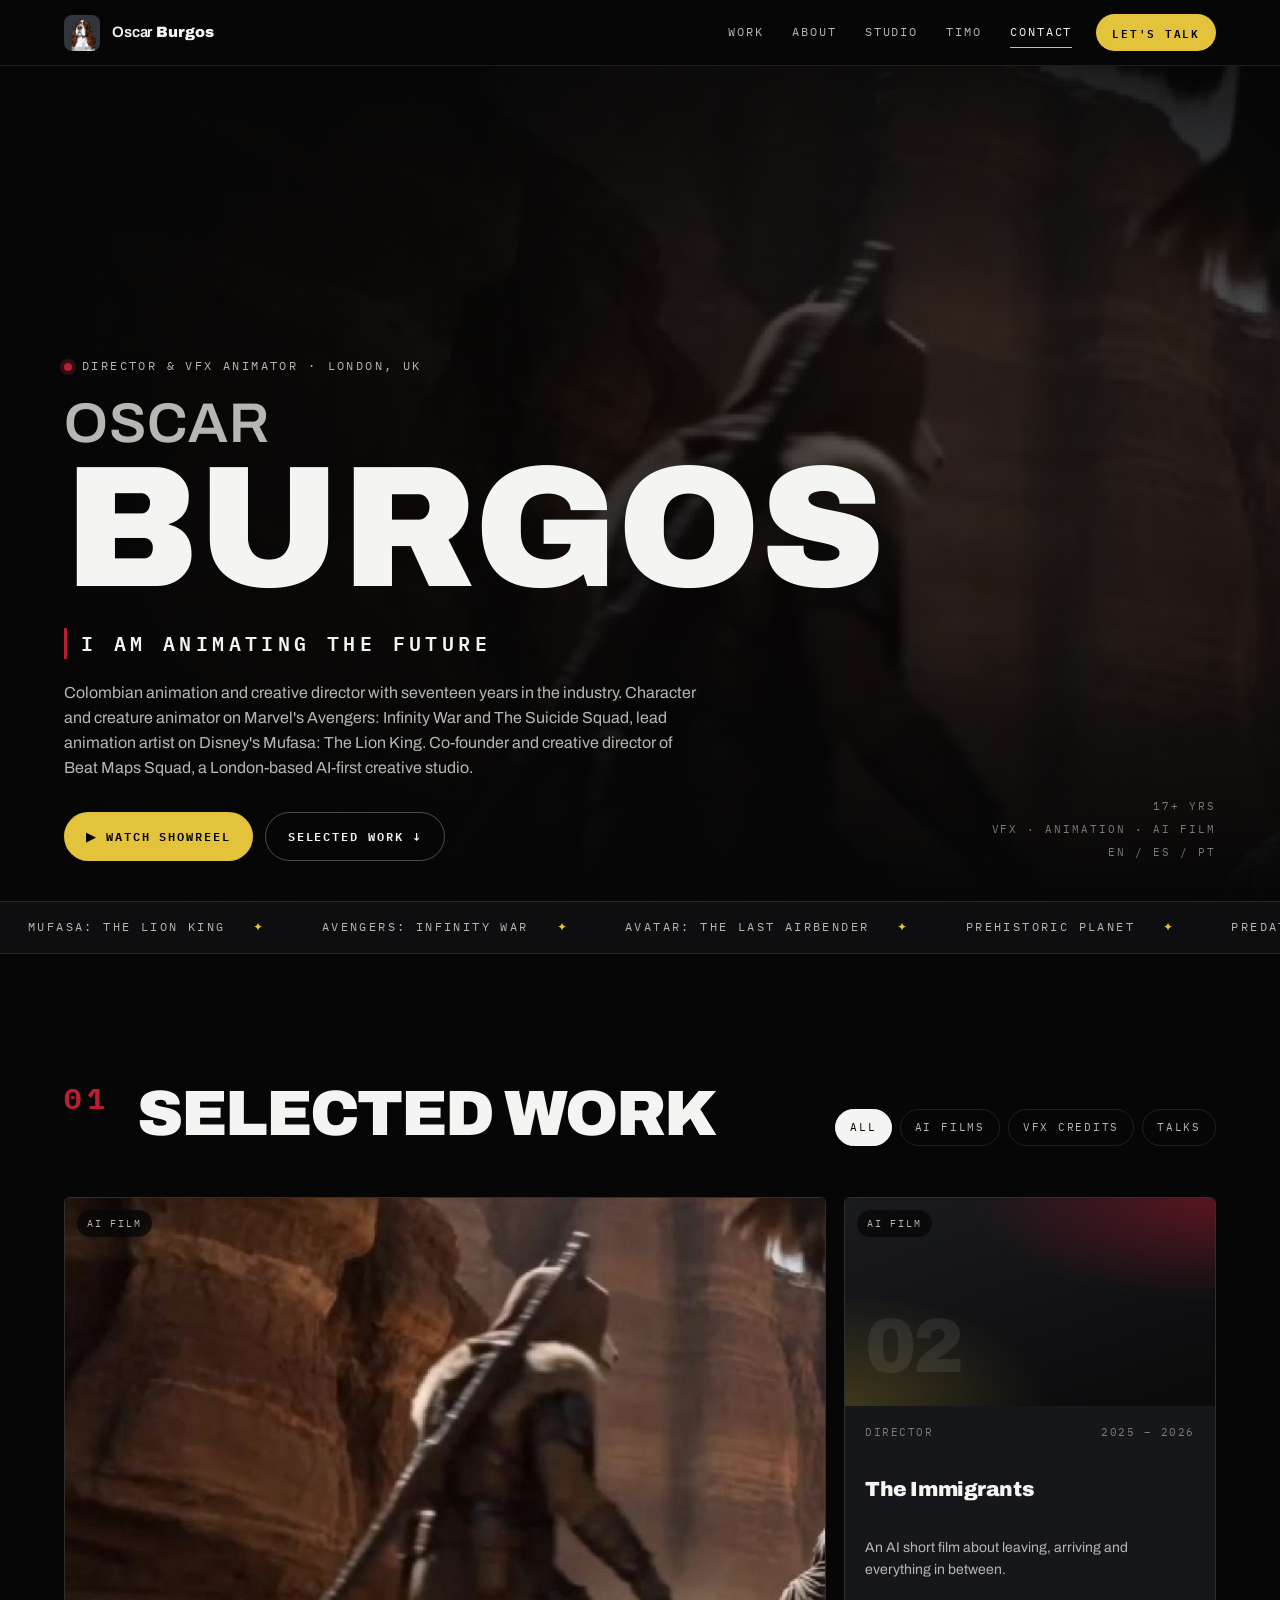
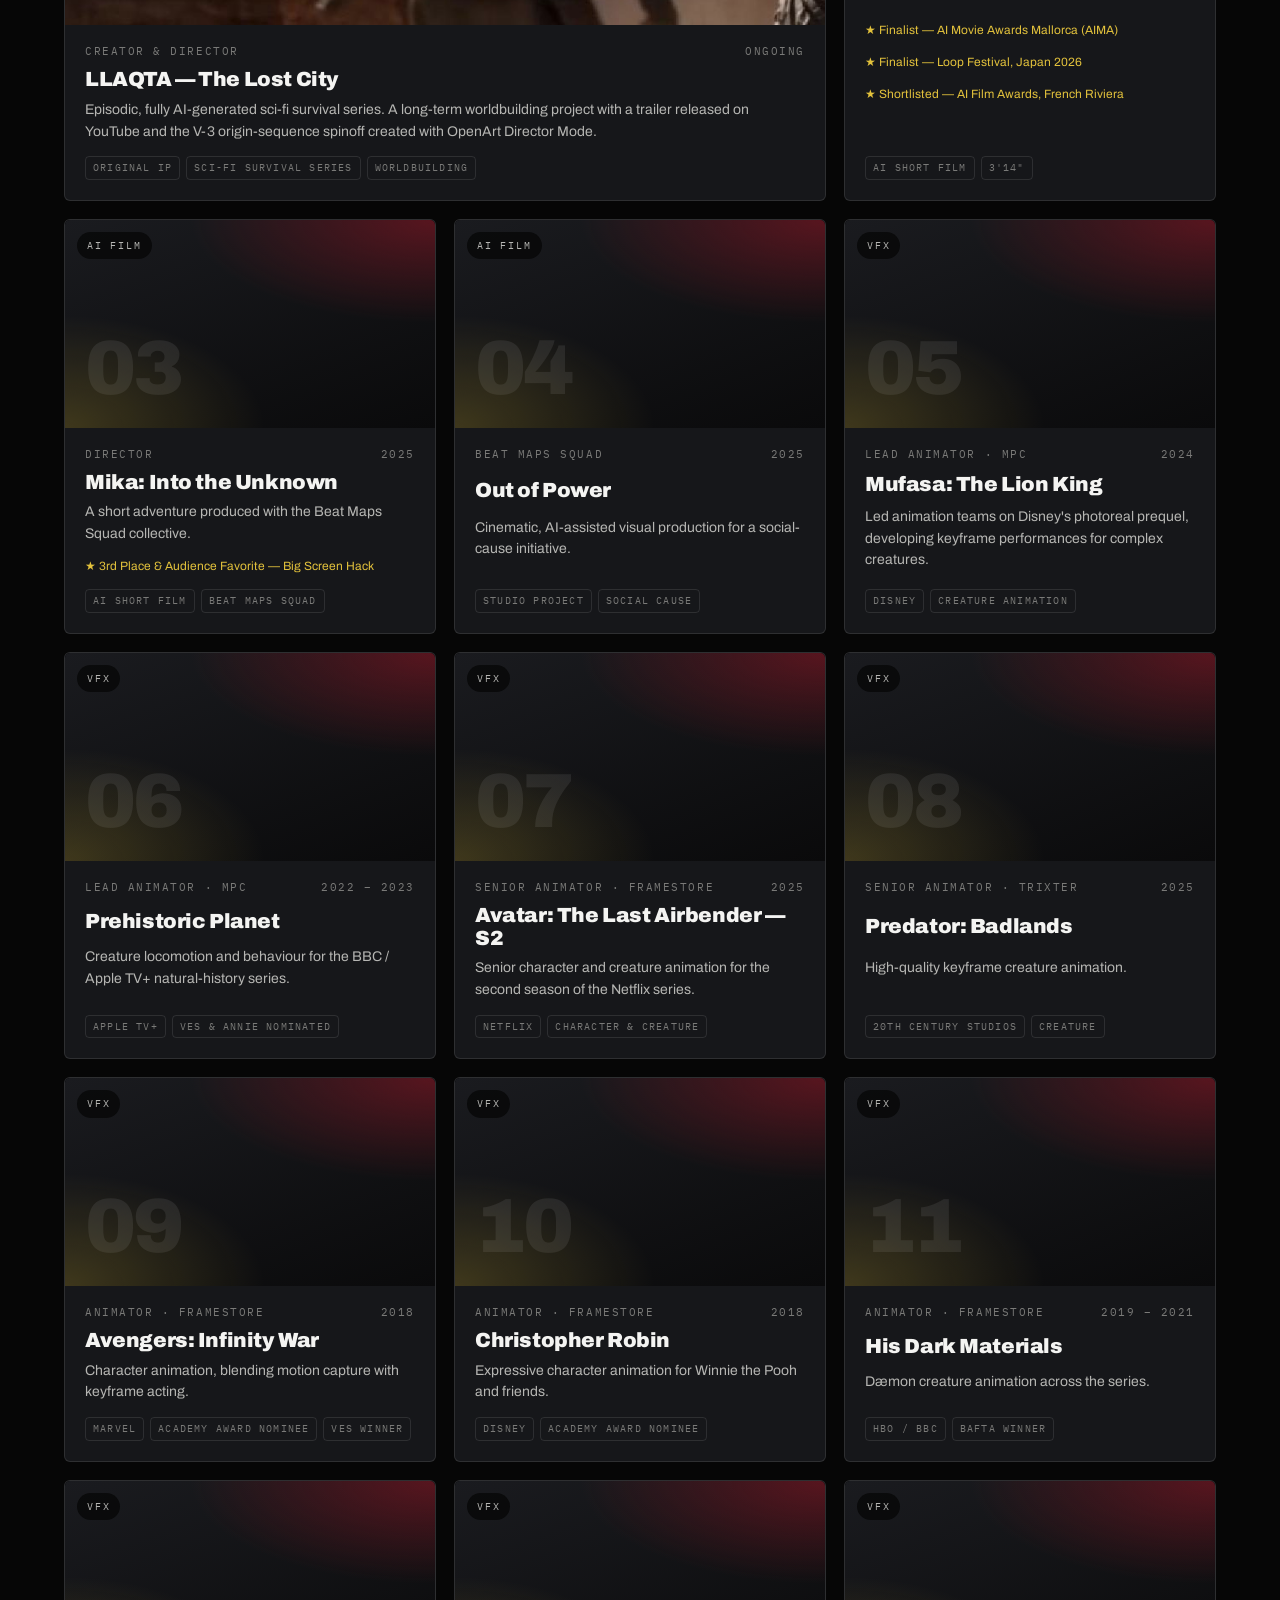
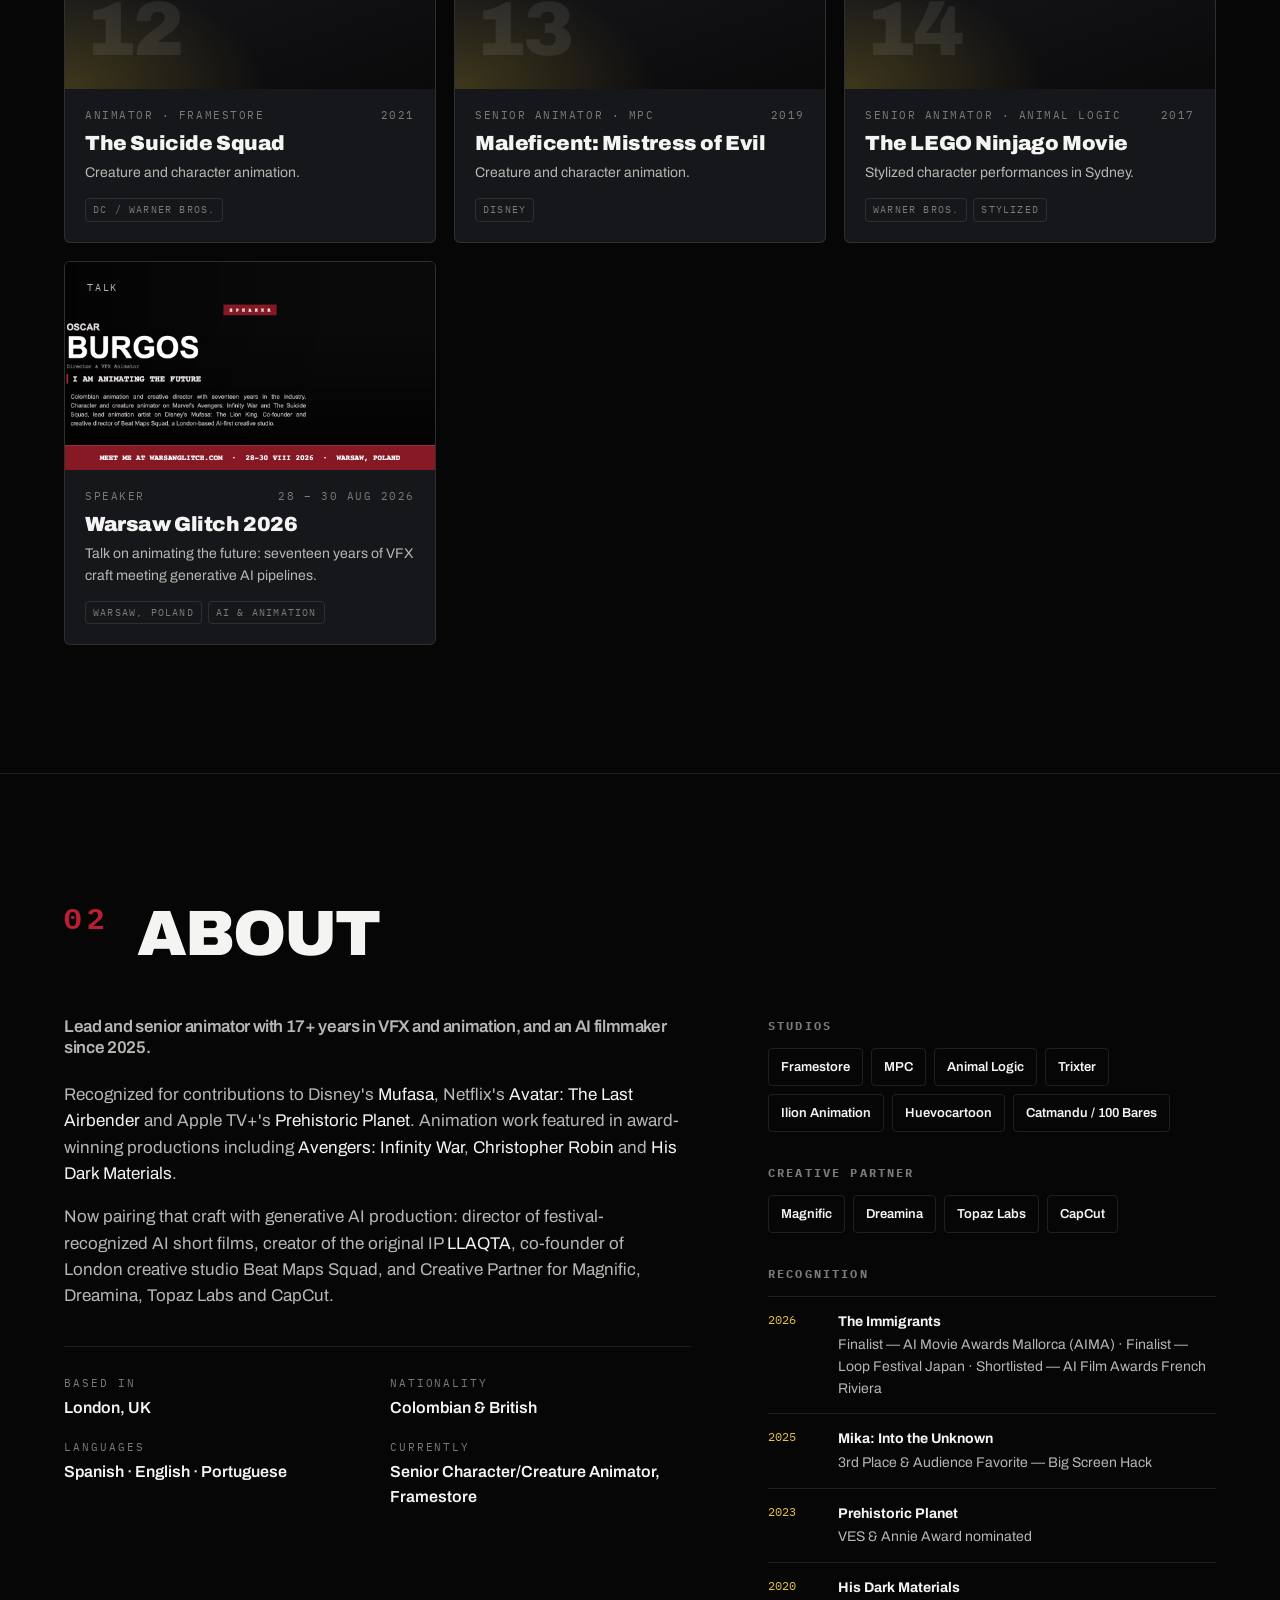
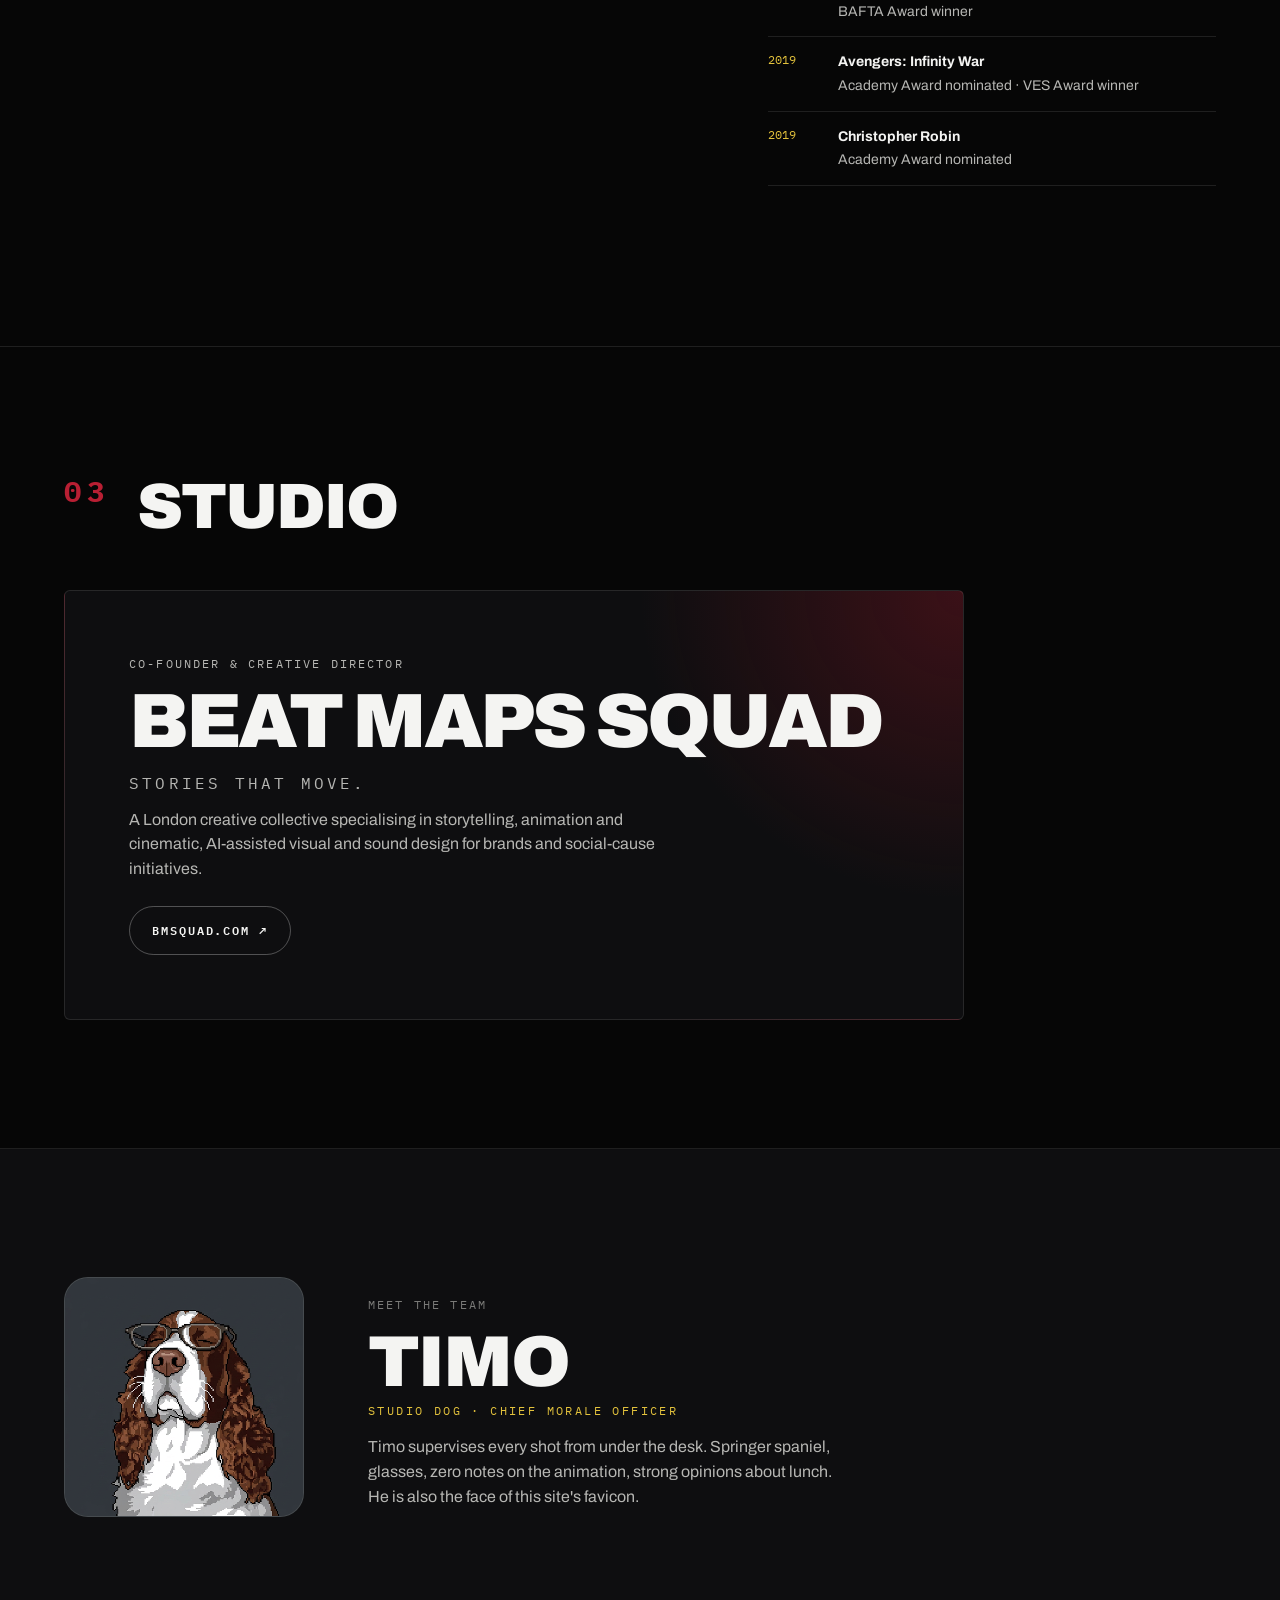
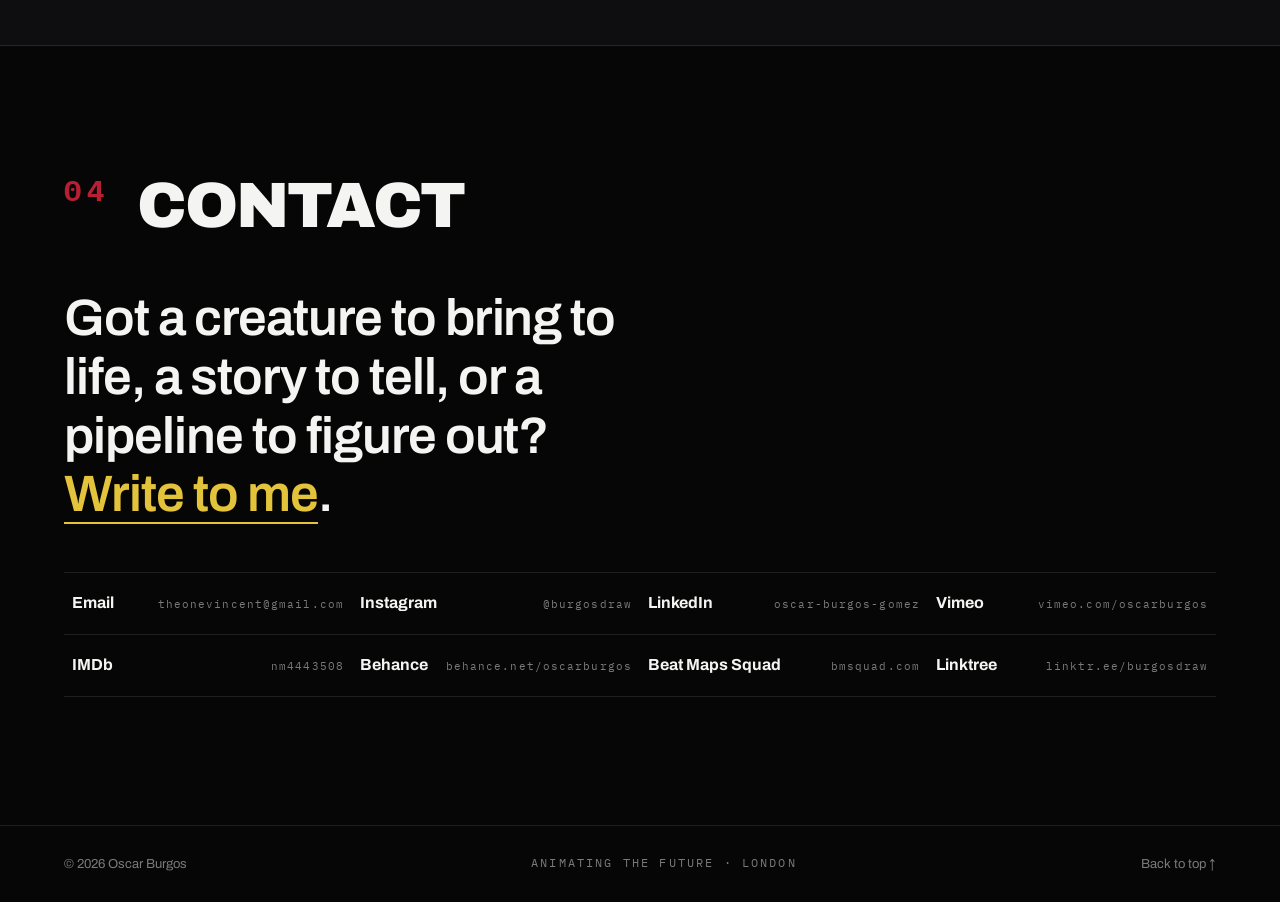
==== index.html @ c90951fd "Add personal website: dark portfolio with Timo mascot and editable content Static site (HTML/CSS/JS," ====
<!DOCTYPE html>
<html lang="en">
<head>
  <meta charset="utf-8">
  <meta name="viewport" content="width=device-width, initial-scale=1">
  <title>Oscar Burgos — Director & VFX Animator</title>
  <meta name="description" content="Oscar Burgos. Director & VFX animator in London. Lead animator on Mufasa: The Lion King, animator on Avengers: Infinity War. AI filmmaker and co-founder of Beat Maps Squad.">
  <meta name="theme-color" content="#060606">

  <meta property="og:type" content="website">
  <meta property="og:title" content="Oscar Burgos — Director & VFX Animator">
  <meta property="og:description" content="I am animating the future. Seventeen years of character and creature animation, now paired with AI filmmaking.">
  <meta property="og:image" content="assets/img/warsaw-glitch-2026.jpg">
  <meta name="twitter:card" content="summary_large_image">

  <link rel="icon" href="assets/img/favicon.ico" sizes="any">
  <link rel="icon" type="image/png" sizes="32x32" href="assets/img/timo-32.png">
  <link rel="apple-touch-icon" href="assets/img/timo-192.png">
  <link rel="manifest" href="site.webmanifest">

  <link rel="preconnect" href="https://fonts.googleapis.com">
  <link rel="preconnect" href="https://fonts.gstatic.com" crossorigin>
  <link href="https://fonts.googleapis.com/css2?family=Archivo:wdth,wght@100,400;100,600;100,900&family=IBM+Plex+Mono:wght@400;600&display=swap" rel="stylesheet">
  <link rel="stylesheet" href="css/style.css">
</head>
<body>
  <a class="skip" href="#work">Skip to work</a>

  <header class="nav" id="top">
    <a class="brand" href="#top" aria-label="Oscar Burgos — home">
      <img src="assets/img/timo-192.png" alt="" width="36" height="36" class="brand__timo">
      <span class="brand__name">Oscar<b>Burgos</b></span>
    </a>
    <nav class="nav__links" id="nav-links">
      <a href="#work">Work</a>
      <a href="#about">About</a>
      <a href="#studio">Studio</a>
      <a href="#timo">Timo</a>
      <a href="#contact">Contact</a>
    </nav>
    <a class="btn btn--small nav__cta" href="#contact">Let's talk</a>
    <button class="nav__burger" id="burger" aria-label="Menu" aria-expanded="false" aria-controls="nav-links">
      <span></span><span></span>
    </button>
  </header>

  <main>
    <!-- HERO -->
    <section class="hero">
      <div class="hero__bg" aria-hidden="true">
        <img src="assets/img/hero-llaqta.jpg" alt="" loading="eager" fetchpriority="high">
      </div>
      <div class="hero__inner">
        <p class="eyebrow reveal"><span class="eyebrow__dot"></span> <span data-site="role">Director &amp; VFX Animator</span> · <span data-site="location">London, UK</span></p>
        <h1 class="hero__title reveal">
          <span class="hero__first">Oscar</span>
          <span class="hero__last">Burgos</span>
        </h1>
        <p class="hero__tagline reveal" data-site="tagline">I am animating the future</p>
        <p class="hero__intro reveal" data-site="intro"></p>
        <div class="hero__actions reveal">
          <a class="btn" id="showreel-btn" href="#" target="_blank" rel="noopener">▶ Watch showreel</a>
          <a class="btn btn--ghost" href="#work">Selected work ↓</a>
        </div>
      </div>
      <div class="hero__meta reveal" aria-hidden="true">
        <span>17+ yrs</span><span>VFX · Animation · AI film</span><span>EN / ES / PT</span>
      </div>
    </section>

    <!-- MARQUEE -->
    <div class="marquee" aria-label="Selected credits">
      <div class="marquee__track" id="marquee"></div>
    </div>

    <!-- WORK -->
    <section class="section" id="work">
      <div class="section__head">
        <h2 class="section__title"><span class="num">01</span> Selected work</h2>
        <div class="filters" id="filters" role="tablist" aria-label="Filter projects">
          <button class="chip is-active" data-filter="all" role="tab" aria-selected="true">All</button>
          <button class="chip" data-filter="ai-film" role="tab" aria-selected="false">AI films</button>
          <button class="chip" data-filter="vfx" role="tab" aria-selected="false">VFX credits</button>
          <button class="chip" data-filter="talk" role="tab" aria-selected="false">Talks</button>
        </div>
      </div>
      <div class="grid" id="projects"></div>
    </section>

    <!-- ABOUT -->
    <section class="section section--split" id="about">
      <div class="section__head">
        <h2 class="section__title"><span class="num">02</span> About</h2>
      </div>
      <div class="about">
        <div class="about__text">
          <p class="lede">Lead and senior animator with 17+ years in VFX and animation, and an AI filmmaker since 2025.</p>
          <p>Recognized for contributions to Disney's <em>Mufasa</em>, Netflix's <em>Avatar: The Last Airbender</em> and Apple TV+'s <em>Prehistoric Planet</em>. Animation work featured in award-winning productions including <em>Avengers: Infinity War</em>, <em>Christopher Robin</em> and <em>His Dark Materials</em>.</p>
          <p>Now pairing that craft with generative AI production: director of festival-recognized AI short films, creator of the original IP <em>LLAQTA</em>, co-founder of London creative studio Beat Maps Squad, and Creative Partner for Magnific, Dreamina, Topaz Labs and CapCut.</p>
          <dl class="facts">
            <div><dt>Based in</dt><dd>London, UK</dd></div>
            <div><dt>Nationality</dt><dd>Colombian &amp; British</dd></div>
            <div><dt>Languages</dt><dd>Spanish · English · Portuguese</dd></div>
            <div><dt>Currently</dt><dd>Senior Character/Creature Animator, Framestore</dd></div>
          </dl>
        </div>
        <aside class="about__side">
          <h3 class="mono">Studios</h3>
          <ul class="pills" id="studios"></ul>
          <h3 class="mono">Creative partner</h3>
          <ul class="pills" id="partners"></ul>
          <h3 class="mono">Recognition</h3>
          <ol class="awards" id="awards"></ol>
        </aside>
      </div>
    </section>

    <!-- STUDIO -->
    <section class="section studio" id="studio">
      <div class="section__head">
        <h2 class="section__title"><span class="num">03</span> Studio</h2>
      </div>
      <div class="studio__card">
        <p class="mono studio__kicker">Co-founder &amp; Creative Director</p>
        <h3 class="studio__name">Beat Maps Squad</h3>
        <p class="studio__tag">Stories that move.</p>
        <p>A London creative collective specialising in storytelling, animation and cinematic, AI-assisted visual and sound design for brands and social-cause initiatives.</p>
        <a class="btn btn--ghost" href="https://bmsquad.com" target="_blank" rel="noopener">bmsquad.com ↗</a>
      </div>
    </section>

    <!-- TIMO -->
    <section class="section timo" id="timo">
      <div class="timo__inner">
        <button class="timo__avatar" id="timo-avatar" aria-label="Say hi to Timo">
          <img src="assets/img/timo-512.png" alt="Timo, a pixel-art springer spaniel wearing glasses" width="220" height="220">
          <span class="timo__bark" aria-hidden="true">woof</span>
        </button>
        <div class="timo__text">
          <p class="mono">Meet the team</p>
          <h2 class="timo__name" data-timo="name">Timo</h2>
          <p class="timo__title" data-timo="title"></p>
          <p data-timo="blurb"></p>
        </div>
      </div>
    </section>

    <!-- CONTACT -->
    <section class="section contact" id="contact">
      <div class="section__head">
        <h2 class="section__title"><span class="num">04</span> Contact</h2>
      </div>
      <p class="contact__big">Got a creature to bring to life, a story to tell, or a pipeline to figure out?<br>
        <a id="contact-email" href="#">Write to me</a>.</p>
      <ul class="links" id="links"></ul>
    </section>
  </main>

  <footer class="footer">
    <span>© <span id="year"></span> Oscar Burgos</span>
    <span class="mono">Animating the future · London</span>
    <a href="#top">Back to top ↑</a>
  </footer>

  <!-- LIGHTBOX -->
  <div class="lightbox" id="lightbox" hidden>
    <button class="lightbox__close" id="lightbox-close" aria-label="Close">×</button>
    <div class="lightbox__frame" id="lightbox-frame"></div>
  </div>

  <script src="js/data.js"></script>
  <script src="js/main.js"></script>
</body>
</html>
---- css/style.css ----
/* ============================================================
   Oscar Burgos — site styles
   Brand: black #060606 · gold signature #E3C23C · crimson #901625
   ============================================================ */
:root {
  --bg: #060606;
  --bg-2: #0e0e10;
  --bg-3: #16171a;
  --line: rgba(255,255,255,.10);
  --fg: #f4f4f2;
  --fg-2: #b6b6b3;
  --fg-3: #7a7a78;
  --gold: #e3c23c;
  --gold-2: #f2d963;
  --red: #901625;
  --red-2: #b81f33;
  --timo: #31363b;
  --display: "Archivo", "Helvetica Neue", Arial, sans-serif;
  --mono: "IBM Plex Mono", ui-monospace, SFMono-Regular, Menlo, monospace;
  --gutter: clamp(16px, 5vw, 72px);
  --radius: 6px;
  --ease: cubic-bezier(.2,.7,.2,1);
}

* { box-sizing: border-box; }
html { scroll-behavior: smooth; -webkit-text-size-adjust: 100%; }
body {
  margin: 0;
  background: var(--bg);
  color: var(--fg);
  font-family: var(--display);
  font-weight: 400;
  line-height: 1.55;
  overflow-x: hidden;
}
img { max-width: 100%; display: block; }
a { color: inherit; text-decoration: none; }
a:hover { color: var(--gold); }
button { font: inherit; color: inherit; background: none; border: 0; cursor: pointer; }
::selection { background: var(--gold); color: #000; }

.skip { position: absolute; left: -999px; top: 8px; background: var(--gold); color: #000; padding: 8px 12px; z-index: 100; }
.skip:focus { left: 8px; }

.mono { font-family: var(--mono); font-size: 12px; letter-spacing: .18em; text-transform: uppercase; color: var(--fg-3); }
.num { font-family: var(--mono); font-size: .45em; letter-spacing: .2em; color: var(--red-2); vertical-align: .9em; margin-right: .6em; }

/* ---------- Nav ---------- */
.nav {
  position: sticky; top: 0; z-index: 50;
  display: flex; align-items: center; gap: 24px;
  padding: 14px var(--gutter);
  background: linear-gradient(to bottom, rgba(6,6,6,.92), rgba(6,6,6,.75));
  backdrop-filter: blur(12px); -webkit-backdrop-filter: blur(12px);
  border-bottom: 1px solid var(--line);
}
.brand { display: inline-flex; align-items: center; gap: 12px; }
.brand__timo { width: 36px; height: 36px; border-radius: 8px; background: var(--timo); transition: transform .4s var(--ease); }
.brand:hover .brand__timo { transform: rotate(-8deg) scale(1.08); }
.brand__name { font-weight: 600; letter-spacing: -.01em; font-size: 15px; }
.brand__name b { font-weight: 900; margin-left: 4px; }
.nav__links { display: flex; gap: 28px; margin-left: auto; font-family: var(--mono); font-size: 12px; letter-spacing: .16em; text-transform: uppercase; color: var(--fg-2); }
.nav__links a { position: relative; padding: 6px 0; }
.nav__links a::after { content: ""; position: absolute; left: 0; right: 100%; bottom: 0; height: 1px; background: var(--gold); transition: right .35s var(--ease); }
.nav__links a:hover::after, .nav__links a.is-active::after { right: 0; }
.nav__links a.is-active { color: var(--fg); }
.nav__burger { display: none; width: 40px; height: 40px; margin-left: auto; flex-direction: column; justify-content: center; gap: 6px; align-items: center; }
.nav__burger span { display: block; width: 22px; height: 2px; background: var(--fg); transition: transform .3s var(--ease), opacity .3s; }
.nav__burger[aria-expanded="true"] span:first-child { transform: translateY(4px) rotate(45deg); }
.nav__burger[aria-expanded="true"] span:last-child { transform: translateY(-4px) rotate(-45deg); }

/* ---------- Buttons ---------- */
.btn {
  display: inline-flex; align-items: center; gap: 10px;
  padding: 14px 22px; border-radius: 999px;
  background: var(--gold); color: #000;
  font-family: var(--mono); font-size: 12px; letter-spacing: .16em; text-transform: uppercase; font-weight: 600;
  transition: transform .3s var(--ease), background .3s, color .3s, box-shadow .3s;
}
.btn:hover { background: var(--gold-2); color: #000; transform: translateY(-2px); box-shadow: 0 10px 30px rgba(227,194,60,.25); }
.btn--ghost { background: transparent; color: var(--fg); border: 1px solid rgba(255,255,255,.28); }
.btn--ghost:hover { background: rgba(255,255,255,.06); color: var(--fg); box-shadow: none; border-color: var(--fg); }
.btn--small { padding: 10px 16px; font-size: 11px; }

/* ---------- Hero ---------- */
.hero {
  position: relative; min-height: calc(100svh - 65px);
  display: grid; align-content: end;
  padding: 120px var(--gutter) 40px;
  overflow: hidden; isolation: isolate;
}
.hero__bg { position: absolute; inset: 0; z-index: -1; }
.hero__bg img {
  width: 100%; height: 100%; object-fit: cover; object-position: 70% 40%;
  opacity: .55; filter: saturate(.85) contrast(1.05);
  transform: scale(1.04);
  animation: heroDrift 24s ease-in-out infinite alternate;
}
.hero__bg::after {
  content: ""; position: absolute; inset: 0;
  background:
    linear-gradient(90deg, rgba(6,6,6,.96) 0%, rgba(6,6,6,.82) 38%, rgba(6,6,6,.25) 75%, rgba(6,6,6,.45) 100%),
    linear-gradient(to top, var(--bg) 0%, rgba(6,6,6,.0) 45%),
    linear-gradient(to bottom, rgba(6,6,6,.7) 0%, rgba(6,6,6,0) 30%);
}
@keyframes heroDrift { from { transform: scale(1.04) translateX(0); } to { transform: scale(1.1) translateX(-1.5%); } }

.hero__inner { max-width: 980px; }
.eyebrow { display: inline-flex; align-items: center; gap: 10px; font-family: var(--mono); font-size: 12px; letter-spacing: .2em; text-transform: uppercase; color: var(--fg-2); margin: 0 0 24px; }
.eyebrow__dot { width: 8px; height: 8px; border-radius: 50%; background: var(--red-2); box-shadow: 0 0 0 4px rgba(184,31,51,.25); }

.hero__title { margin: 0 0 18px; line-height: .86; letter-spacing: -.03em; font-weight: 900; font-stretch: 100%; text-transform: uppercase; }
.hero__first { display: block; font-size: clamp(28px, 4.5vw, 56px); font-weight: 600; color: var(--fg-2); letter-spacing: .02em; margin-bottom: .1em; }
.hero__last { display: block; font-size: clamp(64px, 13.5vw, 184px); color: var(--fg); }
/* Signature (brand image) replaces the typographic title when present */
.hero__title.has-signature { line-height: 0; }
.hero__title.has-signature .hero__first, .hero__title.has-signature .hero__last { position: absolute; width: 1px; height: 1px; overflow: hidden; clip: rect(0 0 0 0); }
.hero__signature { width: min(720px, 88vw); height: auto; filter: drop-shadow(0 0 40px rgba(227,194,60,.25)); }

.hero__tagline {
  display: inline-block; margin: 8px 0 22px;
  padding-left: 14px; border-left: 3px solid var(--red-2);
  font-family: var(--mono); font-weight: 600; font-size: clamp(14px, 1.6vw, 20px);
  letter-spacing: .22em; text-transform: uppercase; color: var(--fg);
}
.hero__intro { max-width: 640px; margin: 0 0 32px; color: var(--fg-2); font-size: clamp(15px, 1.25vw, 18px); }
.hero__actions { display: flex; flex-wrap: wrap; gap: 12px; }
.hero__meta {
  position: absolute; right: var(--gutter); bottom: 40px;
  display: grid; gap: 6px; text-align: right;
  font-family: var(--mono); font-size: 11px; letter-spacing: .18em; text-transform: uppercase; color: var(--fg-3);
}

/* ---------- Marquee ---------- */
.marquee { overflow: hidden; border-top: 1px solid var(--line); border-bottom: 1px solid var(--line); background: var(--bg-2); }
.marquee__track { display: flex; width: max-content; animation: marquee 60s linear infinite; }
.marquee:hover .marquee__track { animation-play-state: paused; }
.marquee__item { padding: 16px 28px; font-family: var(--mono); font-size: 12px; letter-spacing: .2em; text-transform: uppercase; color: var(--fg-2); white-space: nowrap; }
.marquee__item::after { content: "✦"; margin-left: 28px; color: var(--gold); }
@keyframes marquee { to { transform: translateX(-50%); } }

/* ---------- Sections ---------- */
.section { padding: clamp(72px, 10vw, 140px) var(--gutter); border-bottom: 1px solid var(--line); }
.section__head { display: flex; flex-wrap: wrap; align-items: end; justify-content: space-between; gap: 20px; margin-bottom: clamp(32px, 4vw, 56px); }
.section__title { margin: 0; font-size: clamp(34px, 5vw, 64px); font-weight: 900; letter-spacing: -.03em; line-height: 1; text-transform: uppercase; }

.filters { display: flex; flex-wrap: wrap; gap: 8px; }
.chip { padding: 9px 14px; border: 1px solid var(--line); border-radius: 999px; font-family: var(--mono); font-size: 11px; letter-spacing: .16em; text-transform: uppercase; color: var(--fg-2); transition: all .25s var(--ease); }
.chip:hover { border-color: var(--fg-3); color: var(--fg); }
.chip.is-active { background: var(--fg); color: #000; border-color: var(--fg); }

/* ---------- Project grid ---------- */
.grid { display: grid; grid-template-columns: repeat(12, 1fr); gap: 18px; }
.card {
  grid-column: span 4; position: relative; overflow: hidden;
  border-radius: var(--radius); background: var(--bg-3); border: 1px solid var(--line);
  color: inherit; display: flex; flex-direction: column;
  transition: transform .45s var(--ease), border-color .3s, opacity .4s, box-shadow .45s var(--ease);
}
.card:hover { transform: translateY(-4px); border-color: rgba(255,255,255,.22); color: inherit; box-shadow: 0 24px 60px rgba(0,0,0,.5); }
.card--featured { grid-column: span 8; }
.card.is-hidden { display: none; }
.card__media { position: relative; aspect-ratio: 16 / 9; overflow: hidden; background: #000; }
.card__media img { width: 100%; height: 100%; object-fit: cover; transition: transform .8s var(--ease), filter .5s; filter: saturate(.9); }
.card:hover .card__media img { transform: scale(1.05); filter: saturate(1); }
.card__placeholder {
  position: absolute; inset: 0; display: grid; align-content: end; padding: 20px;
  background:
    radial-gradient(120% 90% at 100% 0%, rgba(144,22,37,.55), transparent 55%),
    radial-gradient(90% 90% at 0% 100%, rgba(227,194,60,.22), transparent 60%),
    linear-gradient(160deg, #1a1b1f, #0a0a0b);
}
.card__placeholder span { font-size: clamp(40px, 6vw, 80px); font-weight: 900; letter-spacing: -.04em; line-height: 1; color: rgba(255,255,255,.08); text-transform: uppercase; }
.card__play {
  position: absolute; left: 50%; top: 50%; translate: -50% -50%;
  width: 62px; height: 62px; border-radius: 50%;
  display: grid; place-items: center;
  background: rgba(6,6,6,.7); border: 1px solid rgba(255,255,255,.35); backdrop-filter: blur(6px);
  font-size: 18px; color: #fff; transition: transform .35s var(--ease), background .3s;
}
.card:hover .card__play { transform: scale(1.1); background: var(--gold); color: #000; }
.card__cat { position: absolute; top: 12px; left: 12px; padding: 6px 10px; border-radius: 999px; background: rgba(6,6,6,.75); font-family: var(--mono); font-size: 10px; letter-spacing: .18em; text-transform: uppercase; color: var(--fg-2); }
.card__body { padding: 18px 20px 20px; display: grid; gap: 8px; flex: 1; }
.card__top { display: flex; justify-content: space-between; gap: 12px; font-family: var(--mono); font-size: 11px; letter-spacing: .14em; text-transform: uppercase; color: var(--fg-3); }
.card__title { margin: 0; font-size: clamp(18px, 1.6vw, 24px); font-weight: 900; letter-spacing: -.02em; line-height: 1.1; }
.card__desc { margin: 0; color: var(--fg-2); font-size: 14px; }
.card__tags { display: flex; flex-wrap: wrap; gap: 6px; margin-top: auto; padding-top: 6px; }
.card__tags span { font-family: var(--mono); font-size: 10px; letter-spacing: .12em; text-transform: uppercase; color: var(--fg-3); border: 1px solid var(--line); border-radius: 4px; padding: 3px 7px; }
.card__awards { margin: 4px 0 0; padding: 0; list-style: none; display: grid; gap: 4px; font-size: 12px; color: var(--gold); }
.card__awards li::before { content: "★ "; }

/* ---------- About ---------- */
.about { display: grid; grid-template-columns: minmax(0, 7fr) minmax(0, 5fr); gap: clamp(32px, 6vw, 96px); }
.lede { font-size: clamp(22px, 2.6vw, 34px); font-weight: 600; letter-spacing: -.02em; line-height: 1.2; margin: 0 0 24px; }
.about__text p { color: var(--fg-2); font-size: 17px; max-width: 62ch; }
.about__text em { font-style: normal; color: var(--fg); }
.facts { display: grid; grid-template-columns: 1fr 1fr; gap: 18px 24px; margin: 36px 0 0; padding-top: 28px; border-top: 1px solid var(--line); }
.facts dt { font-family: var(--mono); font-size: 11px; letter-spacing: .18em; text-transform: uppercase; color: var(--fg-3); margin-bottom: 4px; }
.facts dd { margin: 0; font-weight: 600; }
.about__side h3 { margin: 0 0 12px; }
.about__side h3 + * { margin-bottom: 32px; }
.pills { list-style: none; margin: 0; padding: 0; display: flex; flex-wrap: wrap; gap: 8px; }
.pills li { padding: 8px 12px; border: 1px solid var(--line); border-radius: 4px; font-size: 13px; font-weight: 600; }
.awards { list-style: none; margin: 0; padding: 0; display: grid; }
.awards li { display: grid; grid-template-columns: 56px 1fr; gap: 14px; padding: 14px 0; border-top: 1px solid var(--line); font-size: 14px; }
.awards li:last-child { border-bottom: 1px solid var(--line); }
.awards .y { font-family: var(--mono); font-size: 12px; color: var(--gold); }
.awards b { display: block; font-weight: 700; margin-bottom: 2px; }
.awards span { color: var(--fg-2); }

/* ---------- Studio ---------- */
.studio__card {
  position: relative; overflow: hidden; padding: clamp(32px, 5vw, 72px);
  border: 1px solid var(--line); border-radius: var(--radius);
  background:
    radial-gradient(60% 120% at 100% 0%, rgba(144,22,37,.35), transparent 60%),
    var(--bg-2);
  display: grid; gap: 12px; max-width: 900px;
}
.studio__kicker { margin: 0; }
.studio__name { margin: 0; font-size: clamp(36px, 6vw, 84px); font-weight: 900; letter-spacing: -.04em; line-height: .95; text-transform: uppercase; }
.studio__tag { margin: 0; font-family: var(--mono); letter-spacing: .2em; text-transform: uppercase; color: var(--gold); }
.studio__card p { color: var(--fg-2); max-width: 60ch; margin: 0; }
.studio__card .btn { justify-self: start; margin-top: 12px; }

/* ---------- Timo ---------- */
.timo { background: var(--bg-2); }
.timo__inner { display: grid; grid-template-columns: auto 1fr; gap: clamp(28px, 5vw, 64px); align-items: center; max-width: 980px; }
.timo__avatar { position: relative; width: clamp(160px, 22vw, 240px); aspect-ratio: 1; border-radius: 24px; overflow: visible; background: var(--timo); border: 1px solid var(--line); padding: 0; transition: transform .4s var(--ease); }
.timo__avatar img { width: 100%; height: 100%; border-radius: 24px; image-rendering: pixelated; }
.timo__avatar:hover { transform: rotate(-3deg) scale(1.03); }
.timo__avatar.is-barking { animation: bark .5s var(--ease); }
.timo__bark {
  position: absolute; top: -10px; right: -18px; padding: 8px 12px; border-radius: 12px 12px 12px 2px;
  background: var(--gold); color: #000; font-family: var(--mono); font-weight: 600; font-size: 12px; letter-spacing: .1em;
  opacity: 0; transform: translateY(6px) scale(.9); transition: opacity .2s, transform .3s var(--ease);
}
.timo__avatar.is-barking .timo__bark { opacity: 1; transform: translateY(0) scale(1); }
@keyframes bark { 0% { transform: rotate(0); } 30% { transform: rotate(-6deg) scale(1.05); } 60% { transform: rotate(4deg) scale(1.02); } 100% { transform: rotate(0); } }
.timo__name { margin: 6px 0 4px; font-size: clamp(40px, 6vw, 72px); font-weight: 900; letter-spacing: -.03em; line-height: 1; text-transform: uppercase; }
.timo__title { margin: 0 0 14px; font-family: var(--mono); font-size: 12px; letter-spacing: .2em; text-transform: uppercase; color: var(--gold); }
.timo__text p:last-child { color: var(--fg-2); max-width: 52ch; margin: 0; }

/* ---------- Contact ---------- */
.contact__big { font-size: clamp(26px, 4vw, 54px); font-weight: 600; letter-spacing: -.02em; line-height: 1.15; max-width: 22ch; margin: 0 0 48px; }
.contact__big a { color: var(--gold); border-bottom: 2px solid currentColor; }
.contact__big a:hover { color: var(--gold-2); }
.links { list-style: none; margin: 0; padding: 0; display: grid; grid-template-columns: repeat(auto-fill, minmax(240px, 1fr)); border-top: 1px solid var(--line); }
.links li { border-bottom: 1px solid var(--line); }
.links a { display: flex; justify-content: space-between; align-items: baseline; gap: 12px; padding: 18px 8px; transition: padding .3s var(--ease), background .3s; }
.links a:hover { padding-left: 16px; background: rgba(255,255,255,.03); }
.links b { font-weight: 700; }
.links span { font-family: var(--mono); font-size: 11px; letter-spacing: .1em; color: var(--fg-3); text-align: right; overflow: hidden; text-overflow: ellipsis; white-space: nowrap; }

/* ---------- Footer ---------- */
.footer { display: flex; flex-wrap: wrap; justify-content: space-between; gap: 12px; padding: 28px var(--gutter); font-size: 13px; color: var(--fg-3); }

/* ---------- Lightbox ---------- */
.lightbox { position: fixed; inset: 0; z-index: 100; display: grid; place-items: center; padding: 24px; background: rgba(6,6,6,.92); backdrop-filter: blur(10px); }
.lightbox[hidden] { display: none; }
.lightbox__frame { width: min(1100px, 100%); aspect-ratio: 16 / 9; background: #000; border: 1px solid var(--line); border-radius: var(--radius); overflow: hidden; }
.lightbox__frame iframe { width: 100%; height: 100%; border: 0; }
.lightbox__close { position: absolute; top: 18px; right: 22px; font-size: 40px; line-height: 1; color: var(--fg-2); }
.lightbox__close:hover { color: var(--gold); }

/* ---------- Reveal on scroll ---------- */
.reveal { opacity: 0; transform: translateY(18px); transition: opacity .8s var(--ease), transform .8s var(--ease); }
.reveal.is-in { opacity: 1; transform: none; }
.reveal:nth-child(2) { transition-delay: .08s; } .reveal:nth-child(3) { transition-delay: .16s; }
.reveal:nth-child(4) { transition-delay: .24s; } .reveal:nth-child(5) { transition-delay: .32s; }

/* ---------- Responsive ---------- */
@media (max-width: 1000px) {
  .card { grid-column: span 6; }
  .card--featured { grid-column: span 12; }
  .about { grid-template-columns: 1fr; }
}
@media (max-width: 720px) {
  .nav { gap: 12px; }
  .nav__cta { display: none; }
  .nav__burger { display: flex; }
  .nav__links {
    position: fixed; inset: 65px 0 auto 0; flex-direction: column; gap: 0;
    background: var(--bg); border-bottom: 1px solid var(--line);
    padding: 8px var(--gutter) 16px; margin: 0;
    transform: translateY(-8px); opacity: 0; pointer-events: none; transition: opacity .25s, transform .25s var(--ease);
  }
  .nav__links.is-open { transform: none; opacity: 1; pointer-events: auto; }
  .nav__links a { padding: 14px 0; border-bottom: 1px solid var(--line); font-size: 14px; }
  .hero { padding-top: 90px; }
  .hero__meta { display: none; }
  .card, .card--featured { grid-column: span 12; }
  .facts { grid-template-columns: 1fr; }
  .timo__inner { grid-template-columns: 1fr; }
  .awards li { grid-template-columns: 1fr; gap: 4px; }
}
@media (prefers-reduced-motion: reduce) {
  html { scroll-behavior: auto; }
  .hero__bg img, .marquee__track { animation: none; }
  .reveal { opacity: 1; transform: none; transition: none; }
}
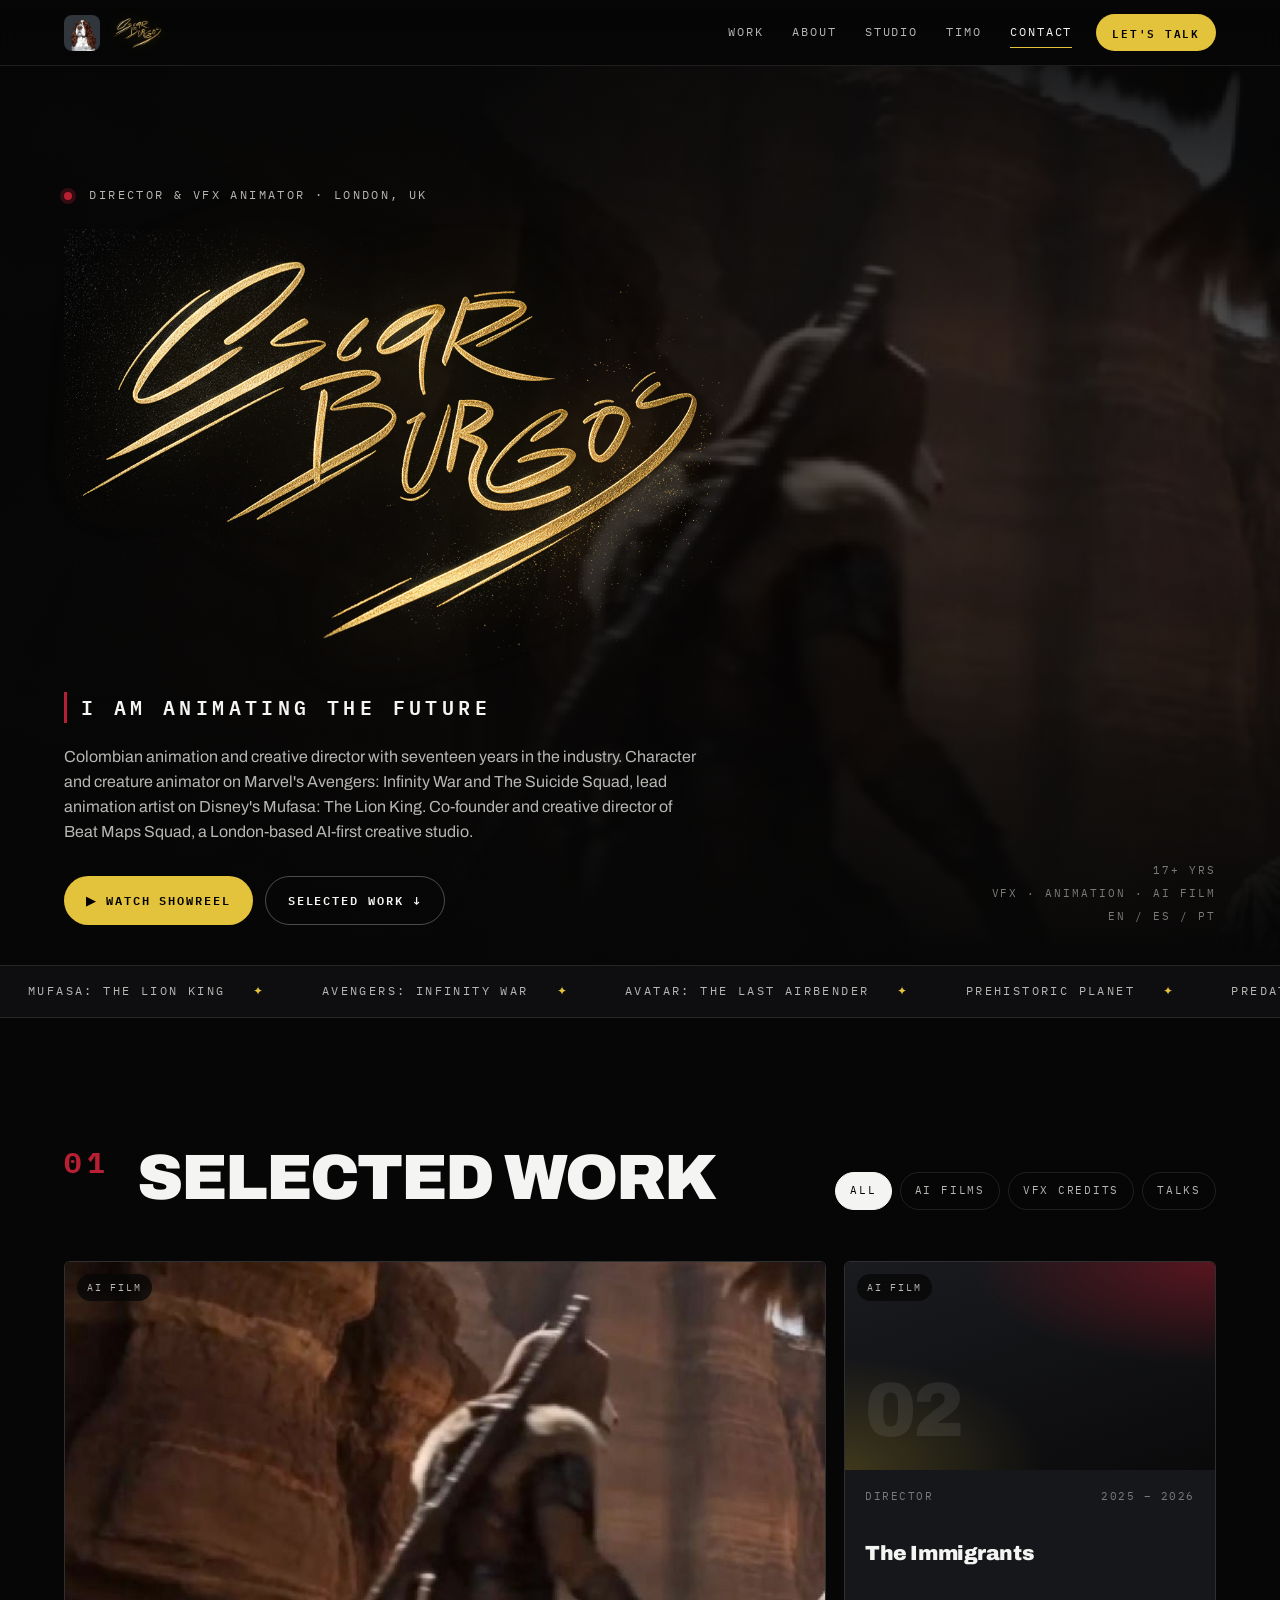
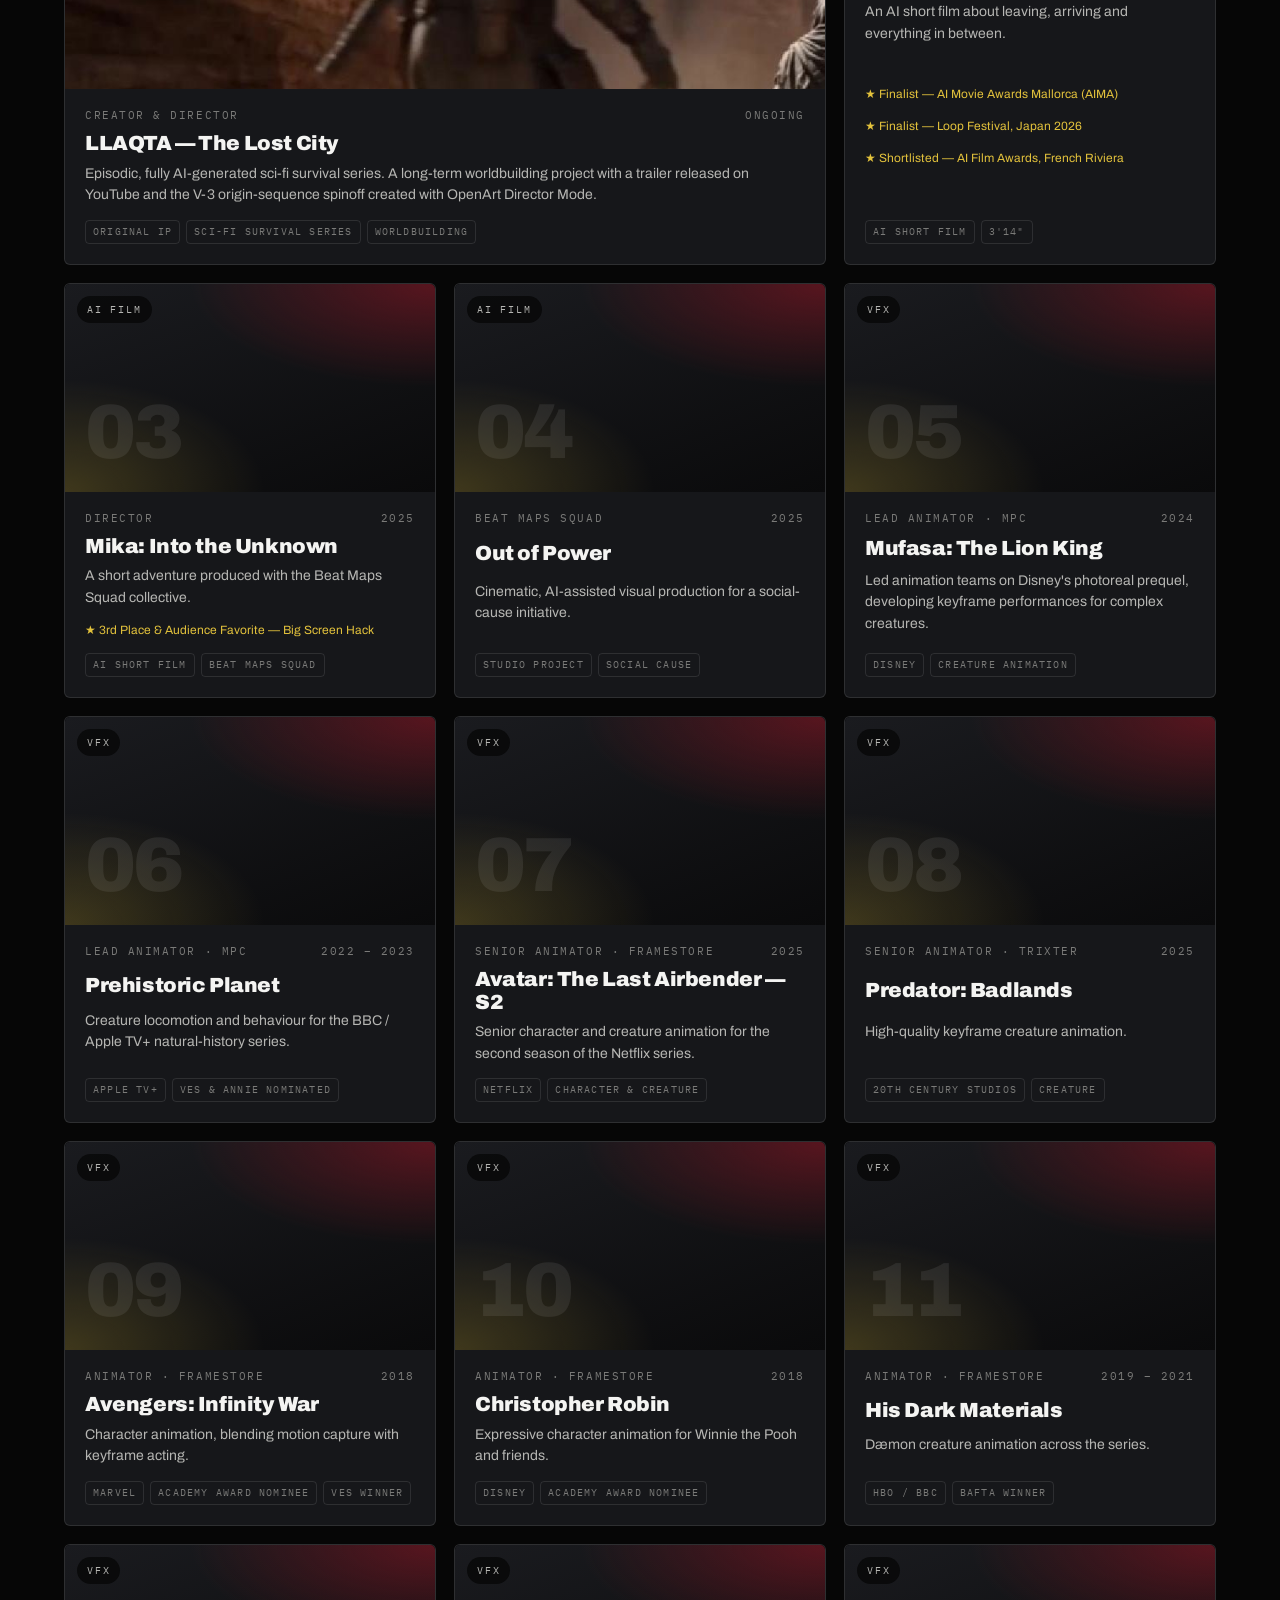
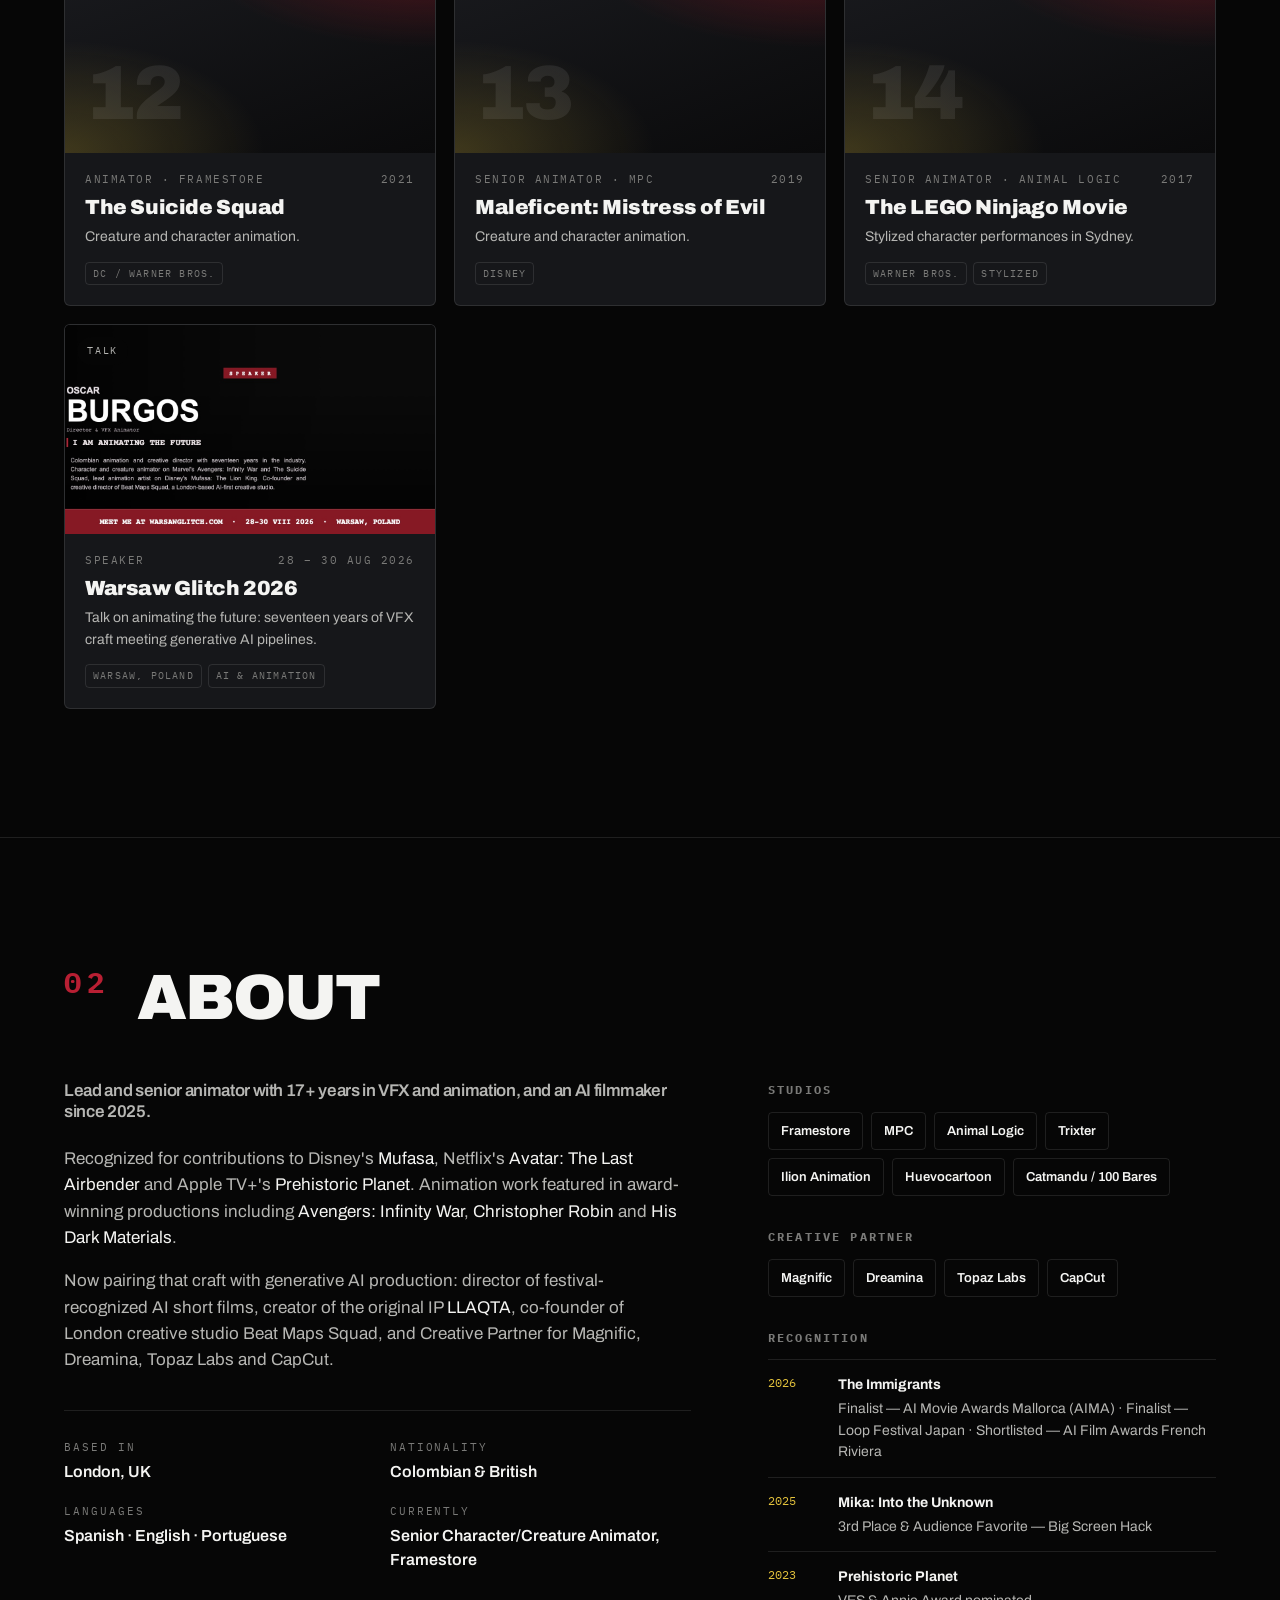
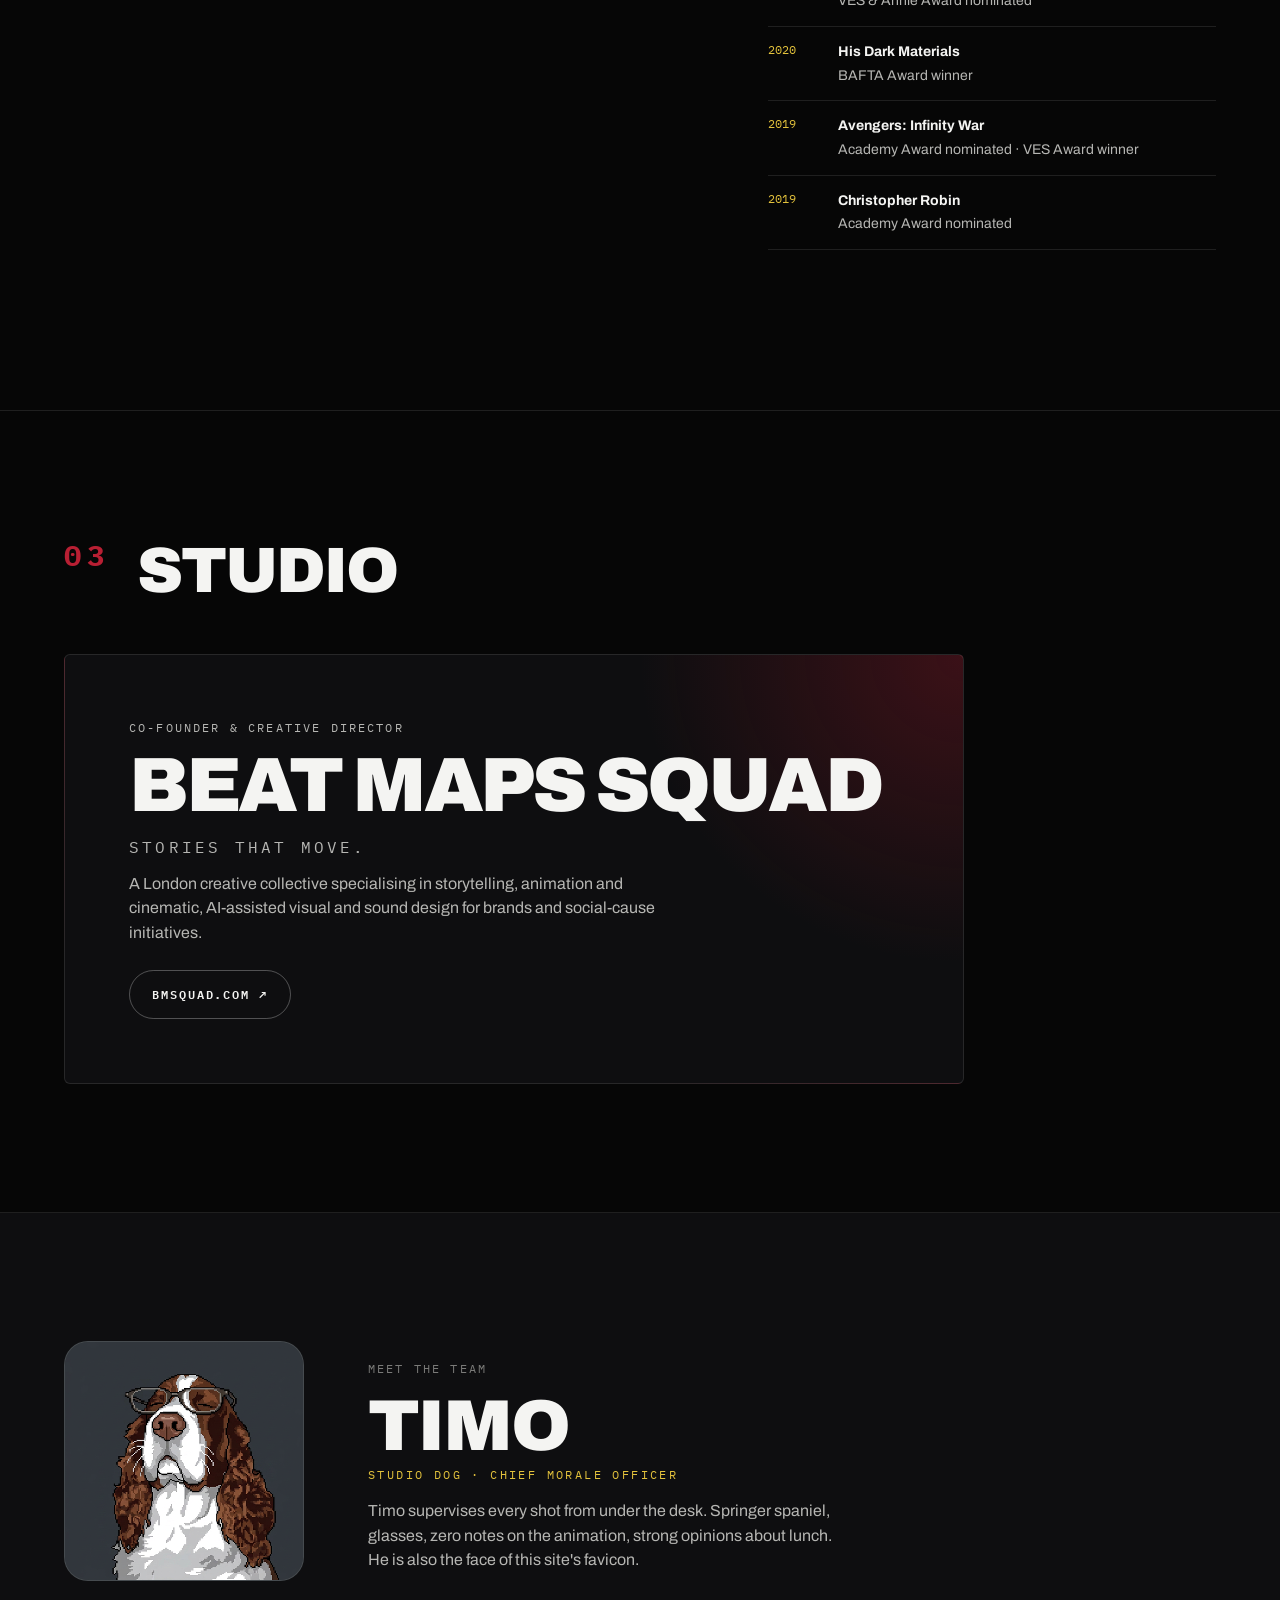
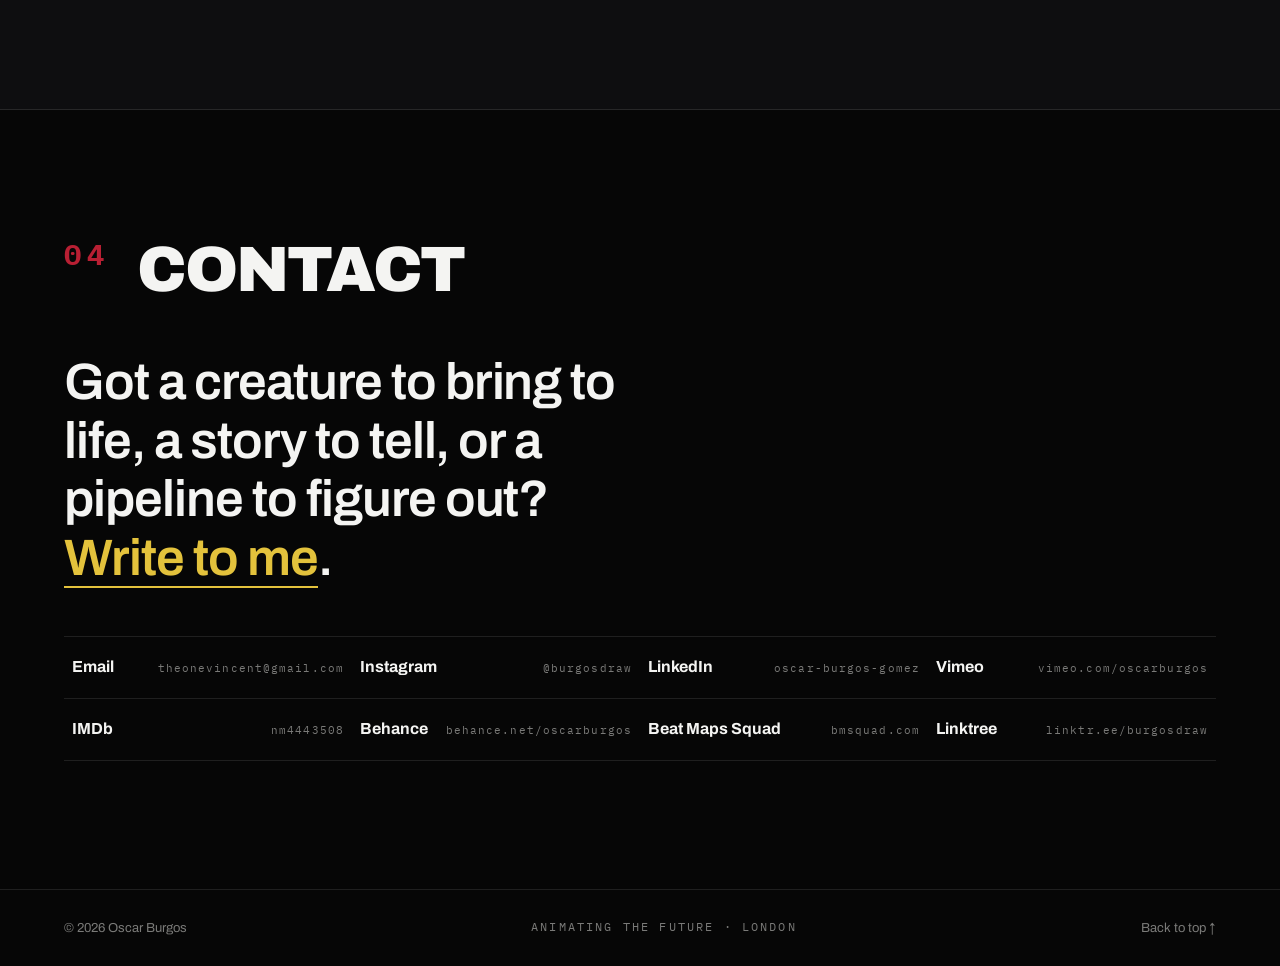
==== commit 23f6d03e: "Add gold signature to hero and nav, use banner as share image Signature extracted from the Magnific " ====
--- a/index.html
+++ b/index.html
@@ -10,7 +10,7 @@
   <meta property="og:type" content="website">
   <meta property="og:title" content="Oscar Burgos — Director & VFX Animator">
   <meta property="og:description" content="I am animating the future. Seventeen years of character and creature animation, now paired with AI filmmaking.">
-  <meta property="og:image" content="assets/img/warsaw-glitch-2026.jpg">
+  <meta property="og:image" content="assets/img/og-banner.jpg">
   <meta name="twitter:card" content="summary_large_image">
 
   <link rel="icon" href="assets/img/favicon.ico" sizes="any">
@@ -29,7 +29,7 @@
   <header class="nav" id="top">
     <a class="brand" href="#top" aria-label="Oscar Burgos — home">
       <img src="assets/img/timo-192.png" alt="" width="36" height="36" class="brand__timo">
-      <span class="brand__name">Oscar<b>Burgos</b></span>
+      <img src="assets/img/oscar-burgos-signature.png" alt="Oscar Burgos" class="brand__sig" height="34">
     </a>
     <nav class="nav__links" id="nav-links">
       <a href="#work">Work</a>
--- a/css/style.css
+++ b/css/style.css
@@ -106,8 +106,8 @@
 @keyframes heroDrift { from { transform: scale(1.04) translateX(0); } to { transform: scale(1.1) translateX(-1.5%); } }
 
 .hero__inner { max-width: 980px; }
-.eyebrow { display: inline-flex; align-items: center; gap: 10px; font-family: var(--mono); font-size: 12px; letter-spacing: .2em; text-transform: uppercase; color: var(--fg-2); margin: 0 0 24px; }
-.eyebrow__dot { width: 8px; height: 8px; border-radius: 50%; background: var(--red-2); box-shadow: 0 0 0 4px rgba(184,31,51,.25); }
+.eyebrow { display: block; font-family: var(--mono); font-size: 12px; letter-spacing: .2em; text-transform: uppercase; color: var(--fg-2); margin: 0 0 24px; }
+.eyebrow__dot { display: inline-block; vertical-align: middle; margin-right: 8px; width: 8px; height: 8px; border-radius: 50%; background: var(--red-2); box-shadow: 0 0 0 4px rgba(184,31,51,.25); }
 
 .hero__title { margin: 0 0 18px; line-height: .86; letter-spacing: -.03em; font-weight: 900; font-stretch: 100%; text-transform: uppercase; }
 .hero__first { display: block; font-size: clamp(28px, 4.5vw, 56px); font-weight: 600; color: var(--fg-2); letter-spacing: .02em; margin-bottom: .1em; }
@@ -115,7 +115,7 @@
 /* Signature (brand image) replaces the typographic title when present */
 .hero__title.has-signature { line-height: 0; }
 .hero__title.has-signature .hero__first, .hero__title.has-signature .hero__last { position: absolute; width: 1px; height: 1px; overflow: hidden; clip: rect(0 0 0 0); }
-.hero__signature { width: min(720px, 88vw); height: auto; filter: drop-shadow(0 0 40px rgba(227,194,60,.25)); }
+.hero__signature { width: min(660px, 88vw); height: auto; filter: drop-shadow(0 0 40px rgba(227,194,60,.25)); }
 
 .hero__tagline {
   display: inline-block; margin: 8px 0 22px;
@@ -299,3 +299,6 @@
   .hero__bg img, .marquee__track { animation: none; }
   .reveal { opacity: 1; transform: none; transition: none; }
 }
+
+/* ---------- Brand signature in the nav ---------- */
+.brand__sig { height: 34px; width: auto; filter: drop-shadow(0 0 6px rgba(227,194,60,.25)); }
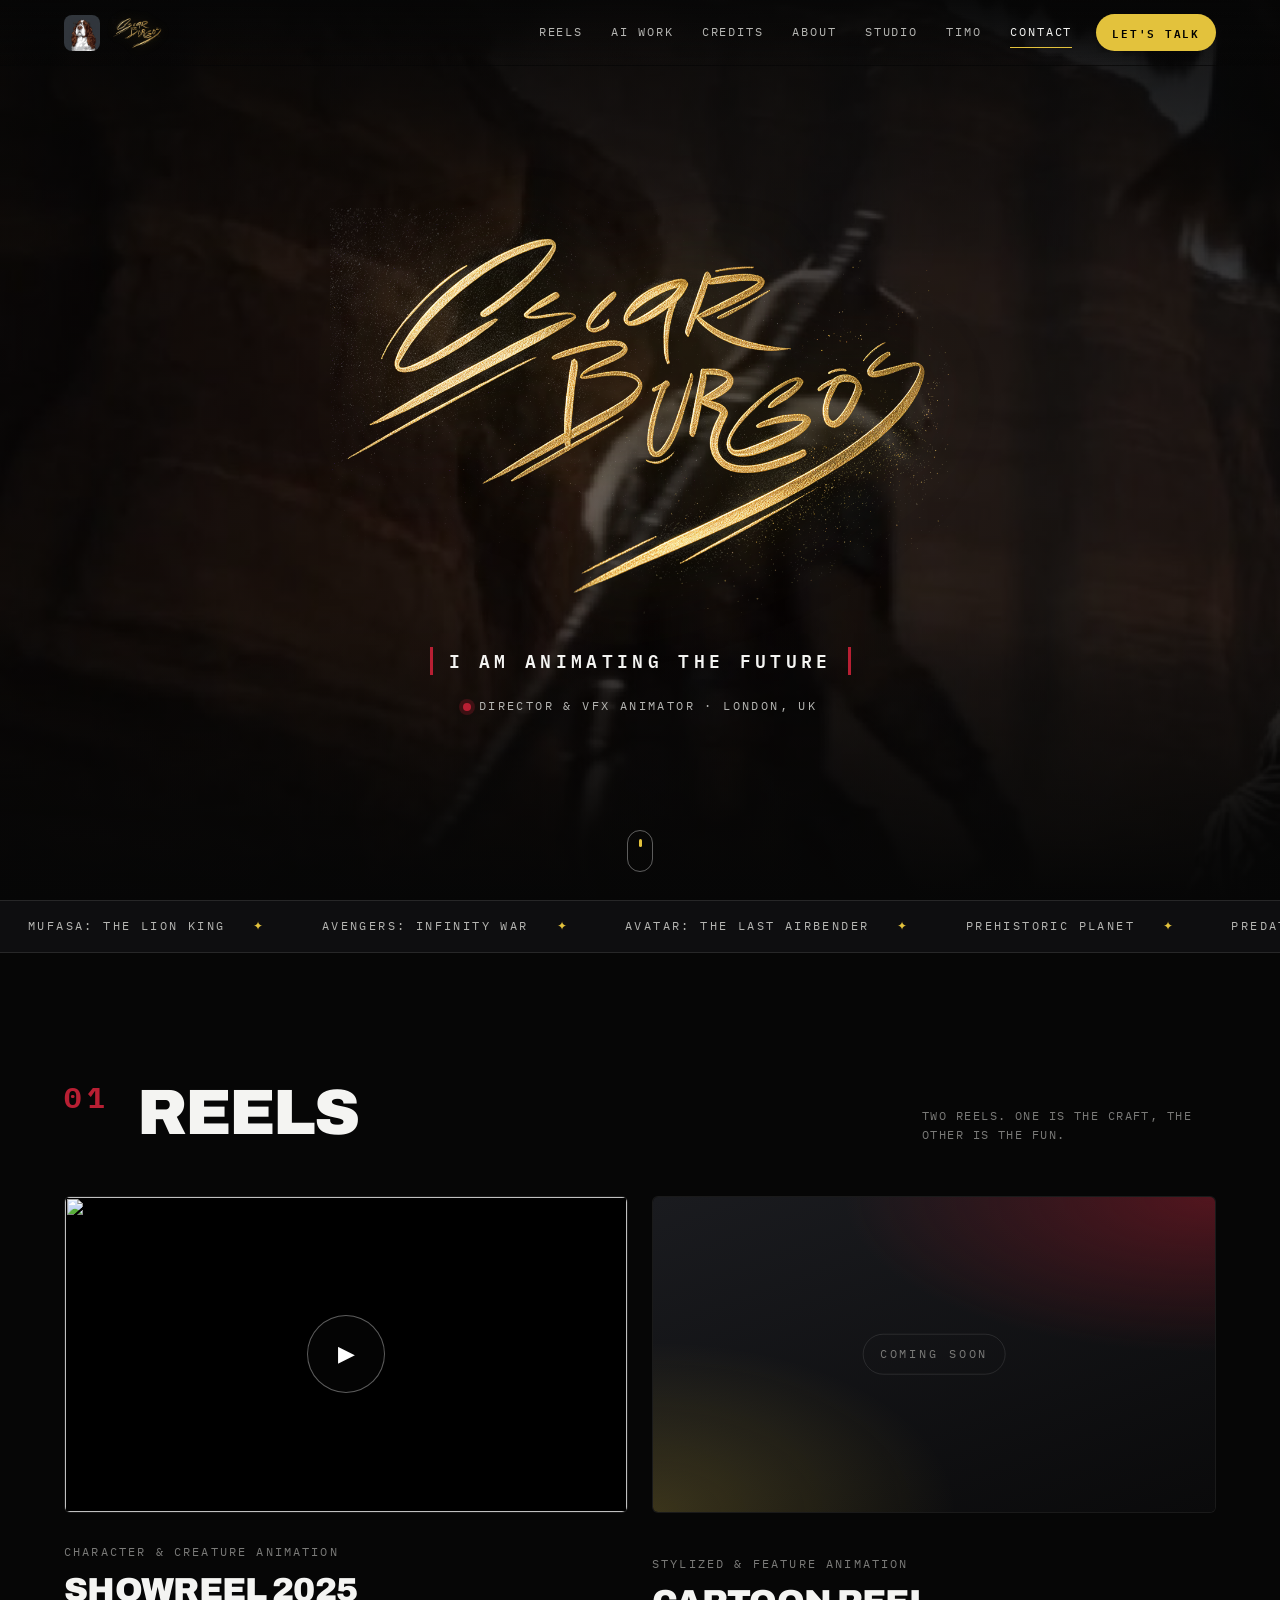
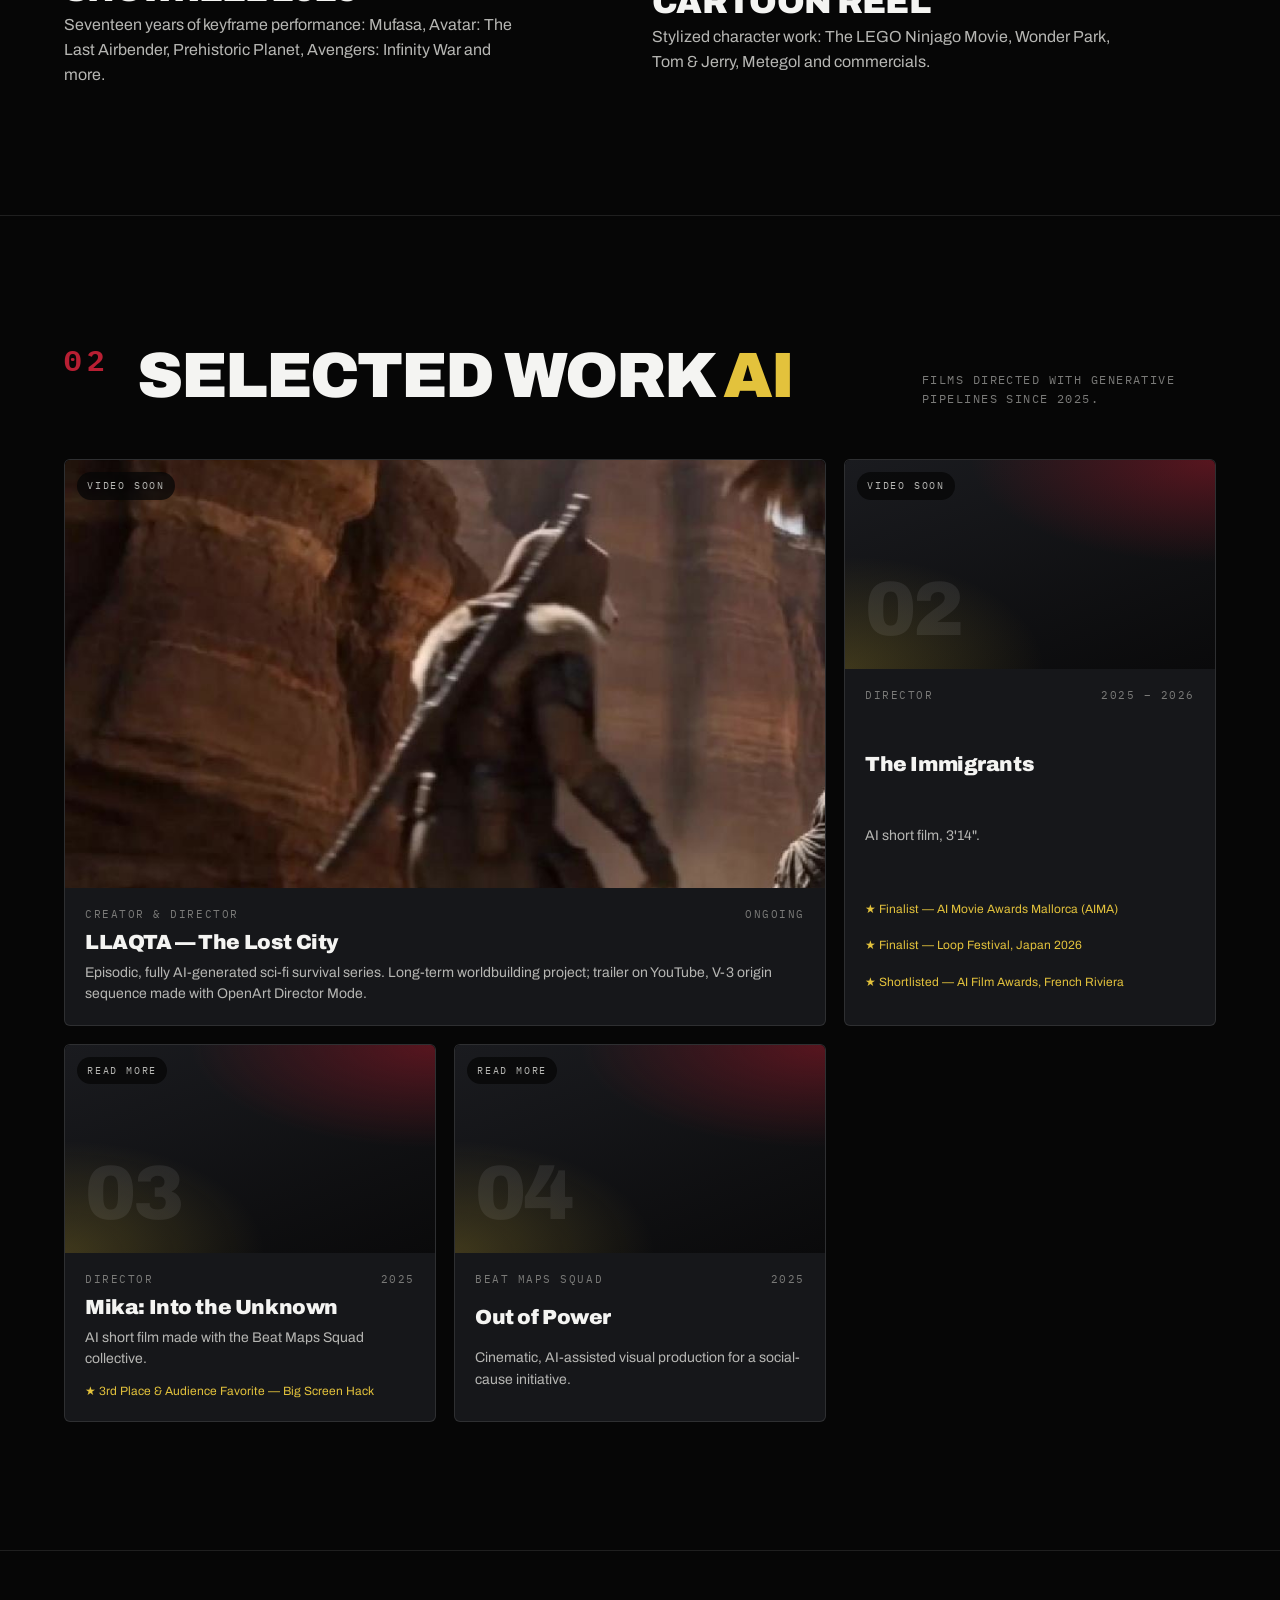
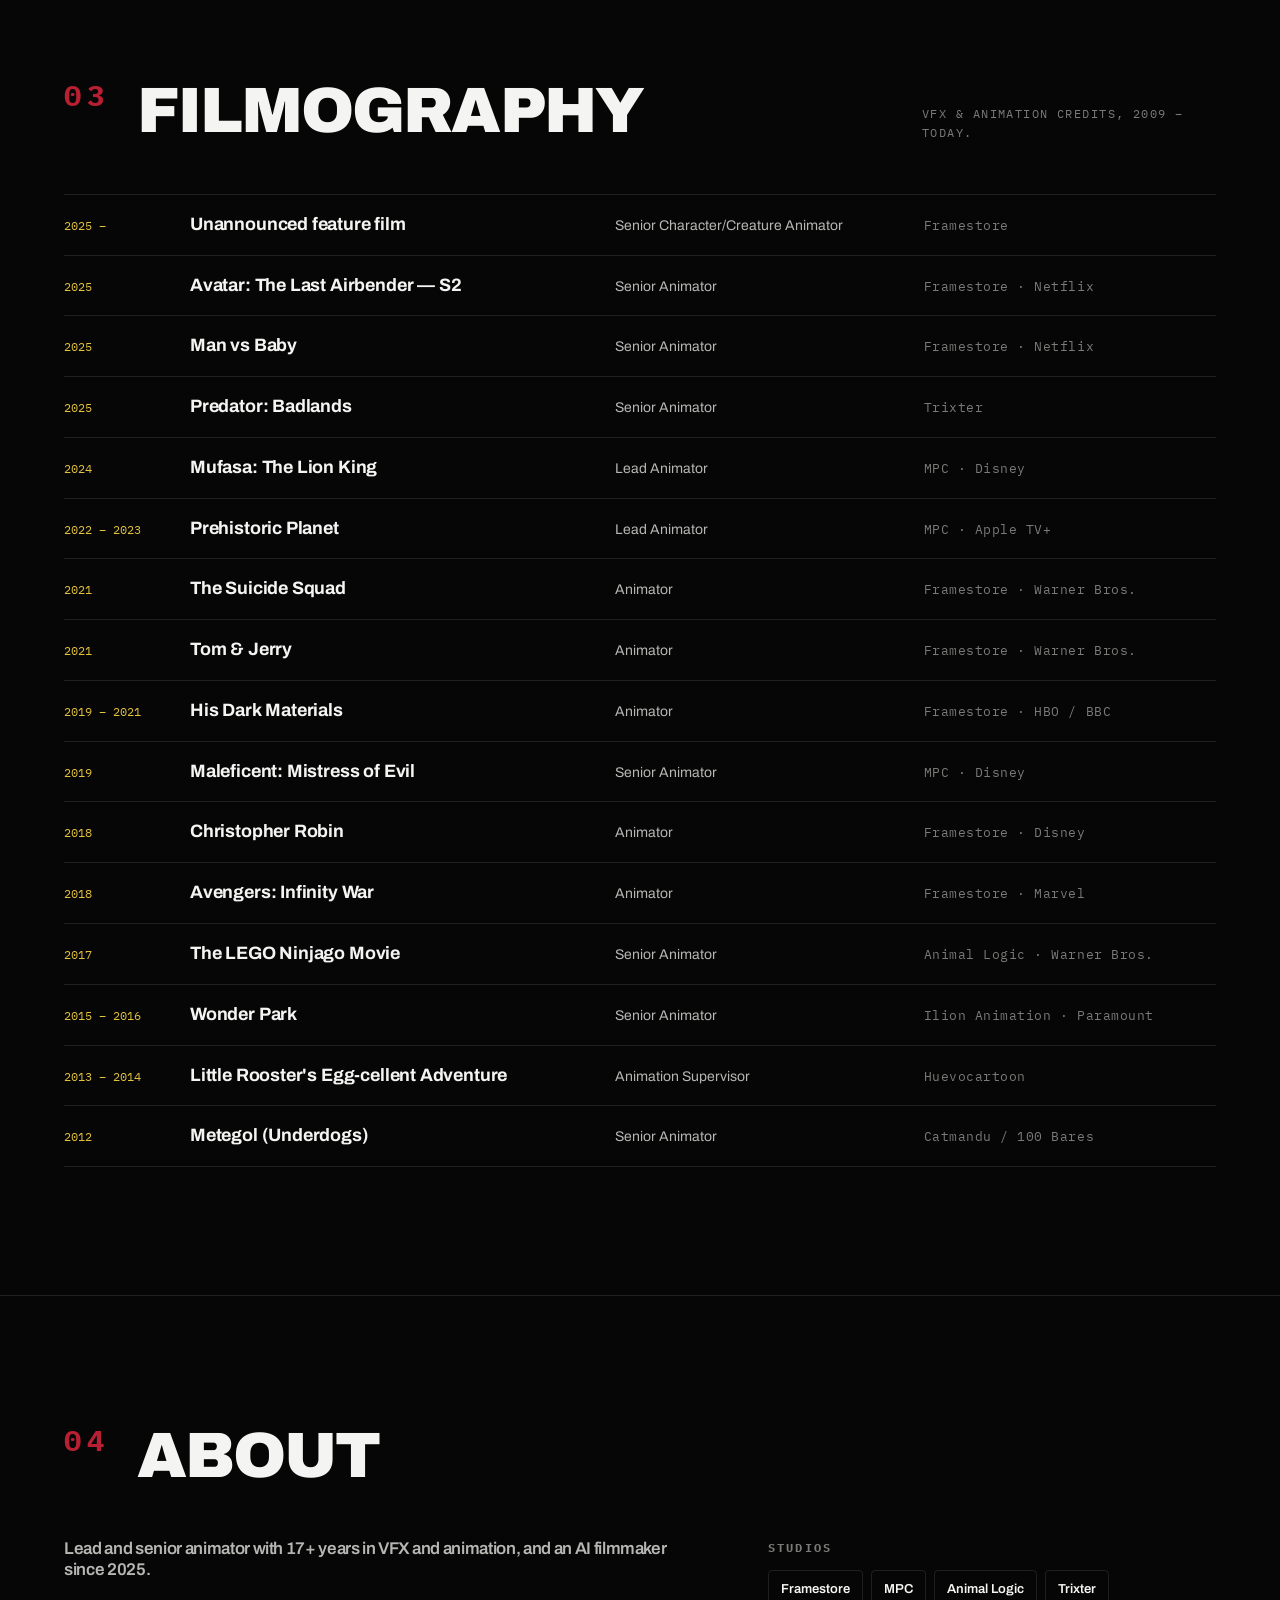
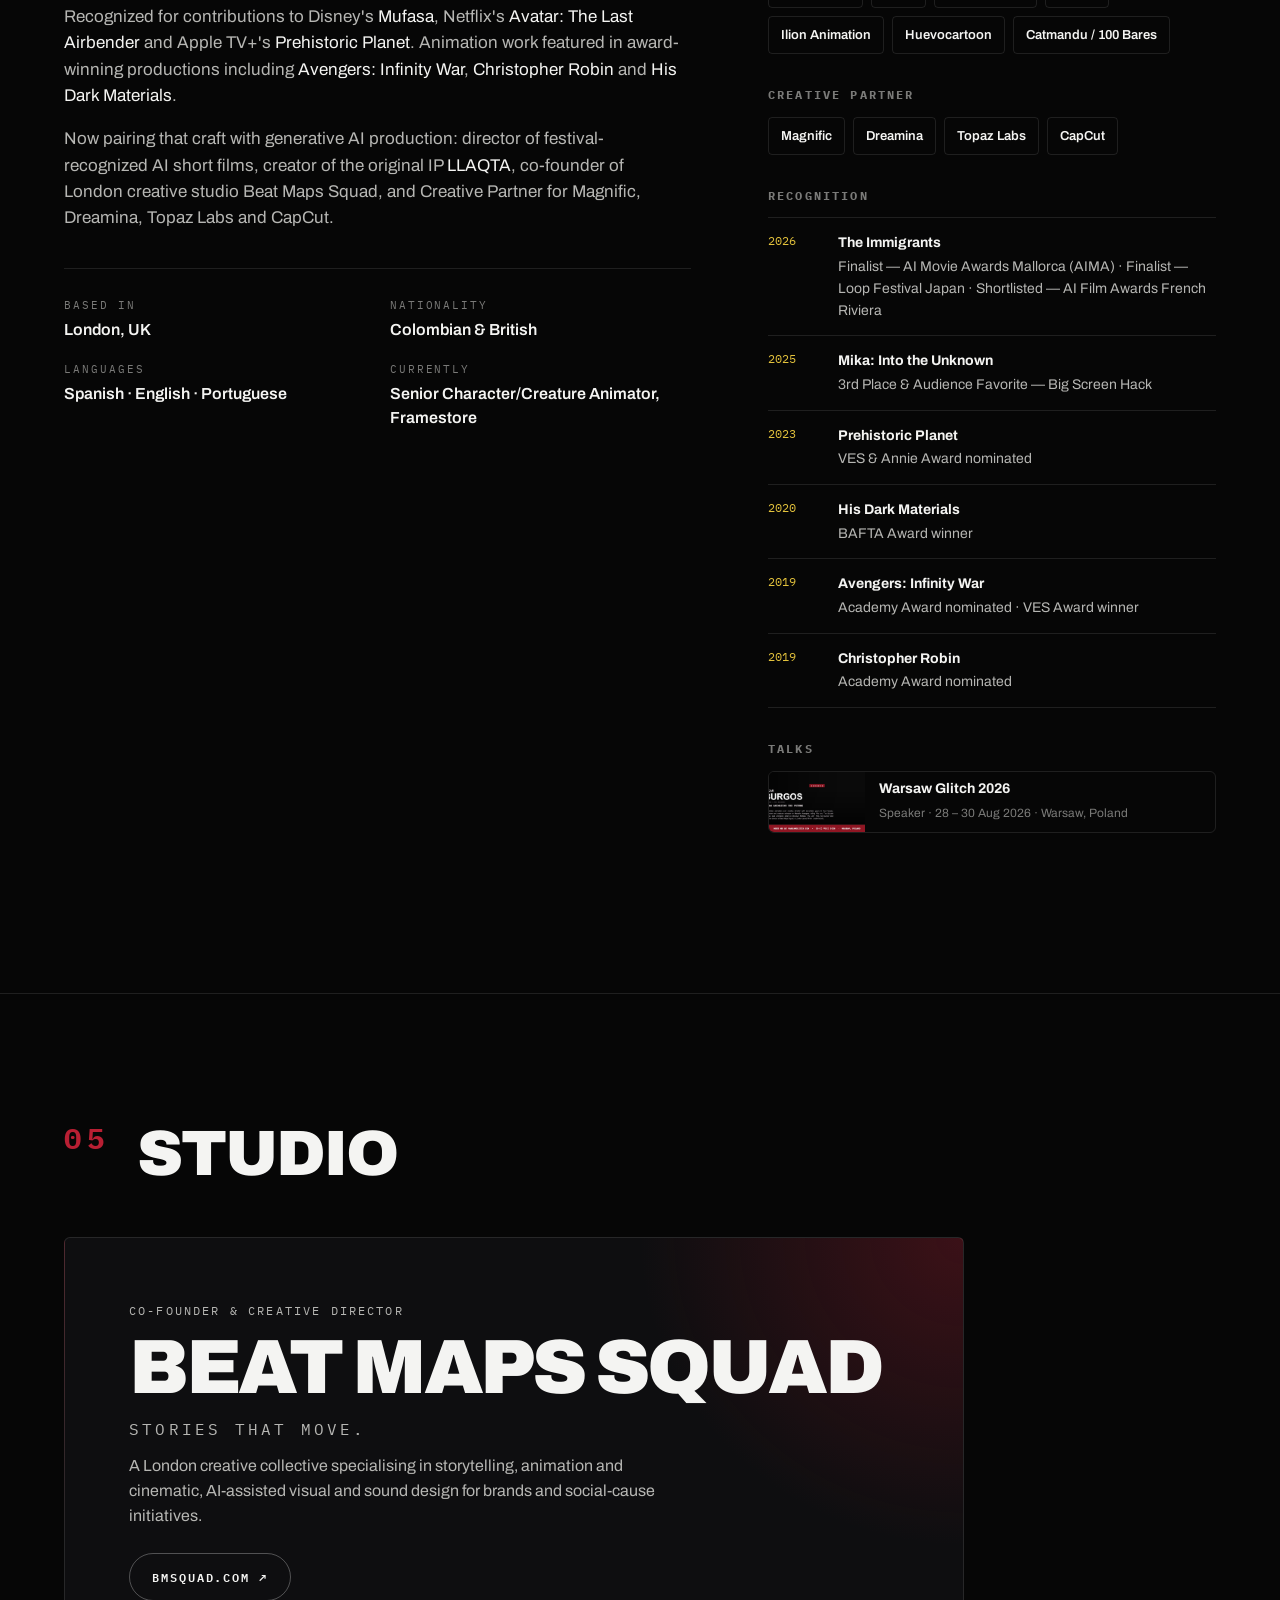
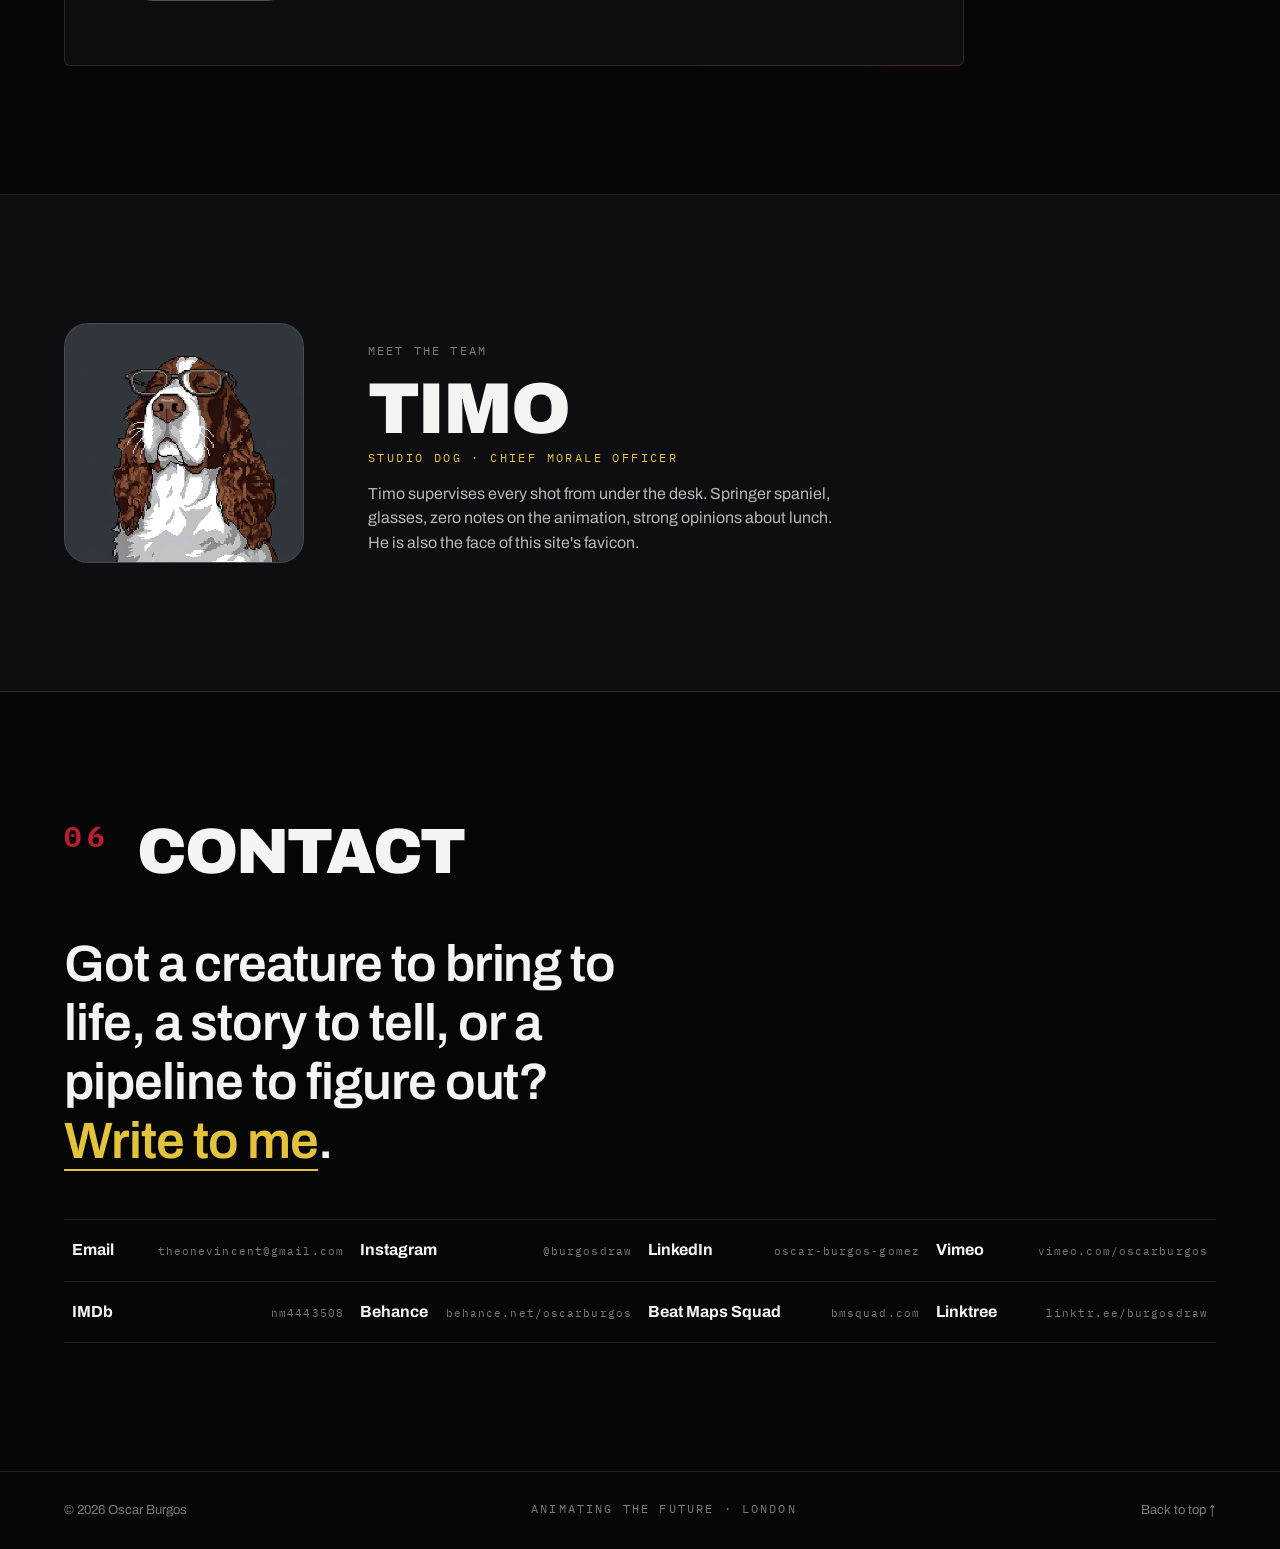
==== commit 3ea19b34: "Restructure: full-screen video hero, two reels, AI work, filmography list Cleaner layout inspired by" ====
--- a/index.html
+++ b/index.html
@@ -24,7 +24,7 @@
   <link rel="stylesheet" href="css/style.css">
 </head>
 <body>
-  <a class="skip" href="#work">Skip to work</a>
+  <a class="skip" href="#reels">Skip to content</a>
 
   <header class="nav" id="top">
     <a class="brand" href="#top" aria-label="Oscar Burgos — home">
@@ -32,7 +32,9 @@
       <img src="assets/img/oscar-burgos-signature.png" alt="Oscar Burgos" class="brand__sig" height="34">
     </a>
     <nav class="nav__links" id="nav-links">
-      <a href="#work">Work</a>
+      <a href="#reels">Reels</a>
+      <a href="#ai">AI work</a>
+      <a href="#credits">Credits</a>
       <a href="#about">About</a>
       <a href="#studio">Studio</a>
       <a href="#timo">Timo</a>
@@ -47,25 +49,19 @@
   <main>
     <!-- HERO -->
     <section class="hero">
-      <div class="hero__bg" aria-hidden="true">
-        <img src="assets/img/hero-llaqta.jpg" alt="" loading="eager" fetchpriority="high">
+      <div class="hero__bg" id="hero-bg" aria-hidden="true">
+        <img src="assets/img/hero-llaqta.jpg" alt="" id="hero-poster" loading="eager" fetchpriority="high">
       </div>
       <div class="hero__inner">
-        <p class="eyebrow reveal"><span class="eyebrow__dot"></span> <span data-site="role">Director &amp; VFX Animator</span> · <span data-site="location">London, UK</span></p>
         <h1 class="hero__title reveal">
           <span class="hero__first">Oscar</span>
           <span class="hero__last">Burgos</span>
         </h1>
         <p class="hero__tagline reveal" data-site="tagline">I am animating the future</p>
-        <p class="hero__intro reveal" data-site="intro"></p>
-        <div class="hero__actions reveal">
-          <a class="btn" id="showreel-btn" href="#" target="_blank" rel="noopener">▶ Watch showreel</a>
-          <a class="btn btn--ghost" href="#work">Selected work ↓</a>
-        </div>
+        <p class="eyebrow reveal"><span class="eyebrow__dot"></span><span data-site="role">Director &amp; VFX Animator</span> · <span data-site="location">London, UK</span></p>
       </div>
-      <div class="hero__meta reveal" aria-hidden="true">
-        <span>17+ yrs</span><span>VFX · Animation · AI film</span><span>EN / ES / PT</span>
-      </div>
+      <a class="hero__scroll reveal" href="#reels" aria-label="Scroll to reels"><span></span></a>
+      <button class="hero__sound" id="hero-sound" hidden aria-label="Unmute">🔇</button>
     </section>
 
     <!-- MARQUEE -->
@@ -73,24 +69,37 @@
       <div class="marquee__track" id="marquee"></div>
     </div>
 
-    <!-- WORK -->
-    <section class="section" id="work">
+    <!-- REELS -->
+    <section class="section" id="reels">
       <div class="section__head">
-        <h2 class="section__title"><span class="num">01</span> Selected work</h2>
-        <div class="filters" id="filters" role="tablist" aria-label="Filter projects">
-          <button class="chip is-active" data-filter="all" role="tab" aria-selected="true">All</button>
-          <button class="chip" data-filter="ai-film" role="tab" aria-selected="false">AI films</button>
-          <button class="chip" data-filter="vfx" role="tab" aria-selected="false">VFX credits</button>
-          <button class="chip" data-filter="talk" role="tab" aria-selected="false">Talks</button>
-        </div>
+        <h2 class="section__title"><span class="num">01</span> Reels</h2>
+        <p class="section__note">Two reels. One is the craft, the other is the fun.</p>
       </div>
-      <div class="grid" id="projects"></div>
+      <div class="reels" id="reels-grid"></div>
+    </section>
+
+    <!-- AI WORK -->
+    <section class="section" id="ai">
+      <div class="section__head">
+        <h2 class="section__title"><span class="num">02</span> Selected work <em>AI</em></h2>
+        <p class="section__note">Films directed with generative pipelines since 2025.</p>
+      </div>
+      <div class="grid" id="ai-grid"></div>
+    </section>
+
+    <!-- CREDITS -->
+    <section class="section" id="credits">
+      <div class="section__head">
+        <h2 class="section__title"><span class="num">03</span> Filmography</h2>
+        <p class="section__note">VFX &amp; animation credits, 2009 – today.</p>
+      </div>
+      <ol class="credits" id="credits-list"></ol>
     </section>
 
     <!-- ABOUT -->
     <section class="section section--split" id="about">
       <div class="section__head">
-        <h2 class="section__title"><span class="num">02</span> About</h2>
+        <h2 class="section__title"><span class="num">04</span> About</h2>
       </div>
       <div class="about">
         <div class="about__text">
@@ -111,6 +120,8 @@
           <ul class="pills" id="partners"></ul>
           <h3 class="mono">Recognition</h3>
           <ol class="awards" id="awards"></ol>
+          <h3 class="mono">Talks</h3>
+          <ul class="talks" id="talks"></ul>
         </aside>
       </div>
     </section>
@@ -118,7 +129,7 @@
     <!-- STUDIO -->
     <section class="section studio" id="studio">
       <div class="section__head">
-        <h2 class="section__title"><span class="num">03</span> Studio</h2>
+        <h2 class="section__title"><span class="num">05</span> Studio</h2>
       </div>
       <div class="studio__card">
         <p class="mono studio__kicker">Co-founder &amp; Creative Director</p>
@@ -148,7 +159,7 @@
     <!-- CONTACT -->
     <section class="section contact" id="contact">
       <div class="section__head">
-        <h2 class="section__title"><span class="num">04</span> Contact</h2>
+        <h2 class="section__title"><span class="num">06</span> Contact</h2>
       </div>
       <p class="contact__big">Got a creature to bring to life, a story to tell, or a pipeline to figure out?<br>
         <a id="contact-email" href="#">Write to me</a>.</p>
--- a/css/style.css
+++ b/css/style.css
@@ -47,13 +47,14 @@
 
 /* ---------- Nav ---------- */
 .nav {
-  position: sticky; top: 0; z-index: 50;
+  position: fixed; left: 0; right: 0; top: 0; z-index: 50;
   display: flex; align-items: center; gap: 24px;
   padding: 14px var(--gutter);
-  background: linear-gradient(to bottom, rgba(6,6,6,.92), rgba(6,6,6,.75));
-  backdrop-filter: blur(12px); -webkit-backdrop-filter: blur(12px);
-  border-bottom: 1px solid var(--line);
-}
+  background: linear-gradient(to bottom, rgba(6,6,6,.7), rgba(6,6,6,0));
+  border-bottom: 1px solid transparent;
+  transition: background .4s, border-color .4s, backdrop-filter .4s;
+}
+.nav.is-solid { background: rgba(6,6,6,.82); backdrop-filter: blur(12px); -webkit-backdrop-filter: blur(12px); border-bottom-color: var(--line); }
 .brand { display: inline-flex; align-items: center; gap: 12px; }
 .brand__timo { width: 36px; height: 36px; border-radius: 8px; background: var(--timo); transition: transform .4s var(--ease); }
 .brand:hover .brand__timo { transform: rotate(-8deg) scale(1.08); }
@@ -84,52 +85,52 @@
 
 /* ---------- Hero ---------- */
 .hero {
-  position: relative; min-height: calc(100svh - 65px);
-  display: grid; align-content: end;
-  padding: 120px var(--gutter) 40px;
-  overflow: hidden; isolation: isolate;
-}
-.hero__bg { position: absolute; inset: 0; z-index: -1; }
-.hero__bg img {
-  width: 100%; height: 100%; object-fit: cover; object-position: 70% 40%;
-  opacity: .55; filter: saturate(.85) contrast(1.05);
-  transform: scale(1.04);
-  animation: heroDrift 24s ease-in-out infinite alternate;
+  position: relative; min-height: 100svh;
+  display: grid; place-items: center;
+  padding: 120px var(--gutter) 96px;
+  overflow: hidden; isolation: isolate; text-align: center;
+}
+.hero__bg { position: absolute; inset: 0; z-index: -1; background: #000; }
+.hero__bg img, .hero__video {
+  position: absolute; inset: 0; width: 100%; height: 100%; object-fit: cover; object-position: 60% 40%;
+}
+.hero__bg img { opacity: .6; filter: saturate(.85); }
+.hero__video { opacity: 0; transition: opacity 1.2s var(--ease); pointer-events: none; }
+.hero__bg.has-video .hero__video { opacity: 1; }
+/* embedded players: oversize the iframe so the 16:9 frame always covers the viewport */
+.hero__video--embed {
+  top: 50%; left: 50%; width: max(100vw, 177.78svh); height: max(100svh, 56.25vw);
+  transform: translate(-50%, -50%); border: 0;
 }
 .hero__bg::after {
   content: ""; position: absolute; inset: 0;
   background:
-    linear-gradient(90deg, rgba(6,6,6,.96) 0%, rgba(6,6,6,.82) 38%, rgba(6,6,6,.25) 75%, rgba(6,6,6,.45) 100%),
-    linear-gradient(to top, var(--bg) 0%, rgba(6,6,6,.0) 45%),
-    linear-gradient(to bottom, rgba(6,6,6,.7) 0%, rgba(6,6,6,0) 30%);
-}
-@keyframes heroDrift { from { transform: scale(1.04) translateX(0); } to { transform: scale(1.1) translateX(-1.5%); } }
-
-.hero__inner { max-width: 980px; }
-.eyebrow { display: block; font-family: var(--mono); font-size: 12px; letter-spacing: .2em; text-transform: uppercase; color: var(--fg-2); margin: 0 0 24px; }
+    radial-gradient(70% 60% at 50% 55%, rgba(6,6,6,.35), rgba(6,6,6,.7) 100%),
+    linear-gradient(to top, var(--bg) 0%, rgba(6,6,6,0) 32%),
+    linear-gradient(to bottom, rgba(6,6,6,.6) 0%, rgba(6,6,6,0) 30%);
+}
+
+.hero__inner { max-width: 900px; display: grid; justify-items: center; }
+.eyebrow { display: block; font-family: var(--mono); font-size: 12px; letter-spacing: .2em; text-transform: uppercase; color: var(--fg-2); margin: 22px 0 0; }
 .eyebrow__dot { display: inline-block; vertical-align: middle; margin-right: 8px; width: 8px; height: 8px; border-radius: 50%; background: var(--red-2); box-shadow: 0 0 0 4px rgba(184,31,51,.25); }
 
-.hero__title { margin: 0 0 18px; line-height: .86; letter-spacing: -.03em; font-weight: 900; font-stretch: 100%; text-transform: uppercase; }
+.hero__title { margin: 0 0 18px; line-height: .86; letter-spacing: -.03em; font-weight: 900; text-transform: uppercase; }
 .hero__first { display: block; font-size: clamp(28px, 4.5vw, 56px); font-weight: 600; color: var(--fg-2); letter-spacing: .02em; margin-bottom: .1em; }
 .hero__last { display: block; font-size: clamp(64px, 13.5vw, 184px); color: var(--fg); }
-/* Signature (brand image) replaces the typographic title when present */
-.hero__title.has-signature { line-height: 0; }
+.hero__title.has-signature { line-height: 0; margin-bottom: 28px; }
 .hero__title.has-signature .hero__first, .hero__title.has-signature .hero__last { position: absolute; width: 1px; height: 1px; overflow: hidden; clip: rect(0 0 0 0); }
-.hero__signature { width: min(660px, 88vw); height: auto; filter: drop-shadow(0 0 40px rgba(227,194,60,.25)); }
+.hero__signature { width: min(620px, 84vw); height: auto; filter: drop-shadow(0 0 40px rgba(227,194,60,.28)) drop-shadow(0 8px 24px rgba(0,0,0,.6)); }
 
 .hero__tagline {
-  display: inline-block; margin: 8px 0 22px;
-  padding-left: 14px; border-left: 3px solid var(--red-2);
-  font-family: var(--mono); font-weight: 600; font-size: clamp(14px, 1.6vw, 20px);
-  letter-spacing: .22em; text-transform: uppercase; color: var(--fg);
-}
-.hero__intro { max-width: 640px; margin: 0 0 32px; color: var(--fg-2); font-size: clamp(15px, 1.25vw, 18px); }
-.hero__actions { display: flex; flex-wrap: wrap; gap: 12px; }
-.hero__meta {
-  position: absolute; right: var(--gutter); bottom: 40px;
-  display: grid; gap: 6px; text-align: right;
-  font-family: var(--mono); font-size: 11px; letter-spacing: .18em; text-transform: uppercase; color: var(--fg-3);
-}
+  display: inline-block; margin: 0;
+  padding: 0 16px; border-left: 3px solid var(--red-2); border-right: 3px solid var(--red-2);
+  font-family: var(--mono); font-weight: 600; font-size: clamp(13px, 1.5vw, 18px);
+  letter-spacing: .24em; text-transform: uppercase; color: var(--fg);
+}
+.hero__scroll { position: absolute; left: 50%; bottom: 28px; translate: -50% 0; width: 26px; height: 42px; border: 1px solid rgba(255,255,255,.35); border-radius: 14px; }
+.hero__scroll span { position: absolute; left: 50%; top: 8px; width: 3px; height: 8px; margin-left: -1.5px; border-radius: 2px; background: var(--gold); animation: scrollHint 1.8s ease-in-out infinite; }
+@keyframes scrollHint { 0% { transform: translateY(0); opacity: 1; } 70% { transform: translateY(14px); opacity: 0; } 100% { opacity: 0; } }
+.hero__sound { position: absolute; right: var(--gutter); bottom: 28px; }
 
 /* ---------- Marquee ---------- */
 .marquee { overflow: hidden; border-top: 1px solid var(--line); border-bottom: 1px solid var(--line); background: var(--bg-2); }
@@ -188,6 +189,41 @@
 .card__tags span { font-family: var(--mono); font-size: 10px; letter-spacing: .12em; text-transform: uppercase; color: var(--fg-3); border: 1px solid var(--line); border-radius: 4px; padding: 3px 7px; }
 .card__awards { margin: 4px 0 0; padding: 0; list-style: none; display: grid; gap: 4px; font-size: 12px; color: var(--gold); }
 .card__awards li::before { content: "★ "; }
+
+.section__note { margin: 0; font-family: var(--mono); font-size: 12px; letter-spacing: .12em; text-transform: uppercase; color: var(--fg-3); max-width: 42ch; }
+.section__title em { font-style: normal; color: var(--gold); }
+
+/* ---------- Reels ---------- */
+.reels { display: grid; grid-template-columns: 1fr 1fr; gap: 24px; }
+.reel { display: grid; gap: 18px; }
+.reel__media { position: relative; display: block; width: 100%; aspect-ratio: 16 / 9; overflow: hidden; border-radius: var(--radius); border: 1px solid var(--line); background: #000; padding: 0; }
+.reel__media img { width: 100%; height: 100%; object-fit: cover; transition: transform .8s var(--ease); }
+.reel__media:hover img { transform: scale(1.04); }
+.reel__media:hover .card__play { transform: translate(0,0) scale(1.1); background: var(--gold); color: #000; }
+.reel__media .card__play { width: 78px; height: 78px; font-size: 22px; }
+.reel__placeholder { position: absolute; inset: 0; background:
+    radial-gradient(120% 90% at 100% 0%, rgba(144,22,37,.5), transparent 55%),
+    radial-gradient(90% 90% at 0% 100%, rgba(227,194,60,.2), transparent 60%),
+    linear-gradient(160deg, #1a1b1f, #0a0a0b); }
+.reel__soon { position: absolute; left: 50%; top: 50%; translate: -50% -50%; font-family: var(--mono); font-size: 12px; letter-spacing: .24em; text-transform: uppercase; color: var(--fg-3); border: 1px solid var(--line); padding: 10px 16px; border-radius: 999px; }
+.reel__title { margin: 4px 0 6px; font-size: clamp(24px, 2.6vw, 36px); font-weight: 900; letter-spacing: -.02em; line-height: 1; text-transform: uppercase; }
+.reel__desc { margin: 0; color: var(--fg-2); max-width: 52ch; }
+
+/* ---------- Credits list ---------- */
+.credits { list-style: none; margin: 0; padding: 0; border-top: 1px solid var(--line); }
+.credits li { display: grid; grid-template-columns: 110px 1.4fr 1fr 1fr; gap: 16px; align-items: baseline; padding: 16px 0; border-bottom: 1px solid var(--line); transition: padding .3s var(--ease); }
+.credits li:hover { padding-left: 10px; }
+.credit__year { font-family: var(--mono); font-size: 12px; color: var(--gold); }
+.credit__title { font-weight: 700; font-size: clamp(16px, 1.4vw, 20px); letter-spacing: -.01em; }
+.credit__role { color: var(--fg-2); font-size: 14px; }
+.credit__studio { color: var(--fg-3); font-size: 13px; font-family: var(--mono); letter-spacing: .04em; }
+
+/* ---------- Talks ---------- */
+.talks { list-style: none; margin: 0; padding: 0; display: grid; gap: 10px; }
+.talks a { display: grid; grid-template-columns: 96px 1fr; gap: 14px; align-items: center; border: 1px solid var(--line); border-radius: var(--radius); overflow: hidden; }
+.talks img { width: 96px; height: 60px; object-fit: cover; }
+.talks b { display: block; font-size: 14px; }
+.talks span { font-size: 12px; color: var(--fg-3); }
 
 /* ---------- About ---------- */
 .about { display: grid; grid-template-columns: minmax(0, 7fr) minmax(0, 5fr); gap: clamp(32px, 6vw, 96px); }
@@ -271,6 +307,9 @@
 
 /* ---------- Responsive ---------- */
 @media (max-width: 1000px) {
+  .reels { grid-template-columns: 1fr; }
+  .credits li { grid-template-columns: 90px 1fr 1fr; }
+  .credit__studio { grid-column: 2 / -1; }
   .card { grid-column: span 6; }
   .card--featured { grid-column: span 12; }
   .about { grid-template-columns: 1fr; }
@@ -287,8 +326,9 @@
   }
   .nav__links.is-open { transform: none; opacity: 1; pointer-events: auto; }
   .nav__links a { padding: 14px 0; border-bottom: 1px solid var(--line); font-size: 14px; }
-  .hero { padding-top: 90px; }
-  .hero__meta { display: none; }
+  .hero { padding-top: 110px; padding-bottom: 88px; }
+  .credits li { grid-template-columns: 1fr; gap: 2px; }
+  .credit__year { order: -1; }
   .card, .card--featured { grid-column: span 12; }
   .facts { grid-template-columns: 1fr; }
   .timo__inner { grid-template-columns: 1fr; }
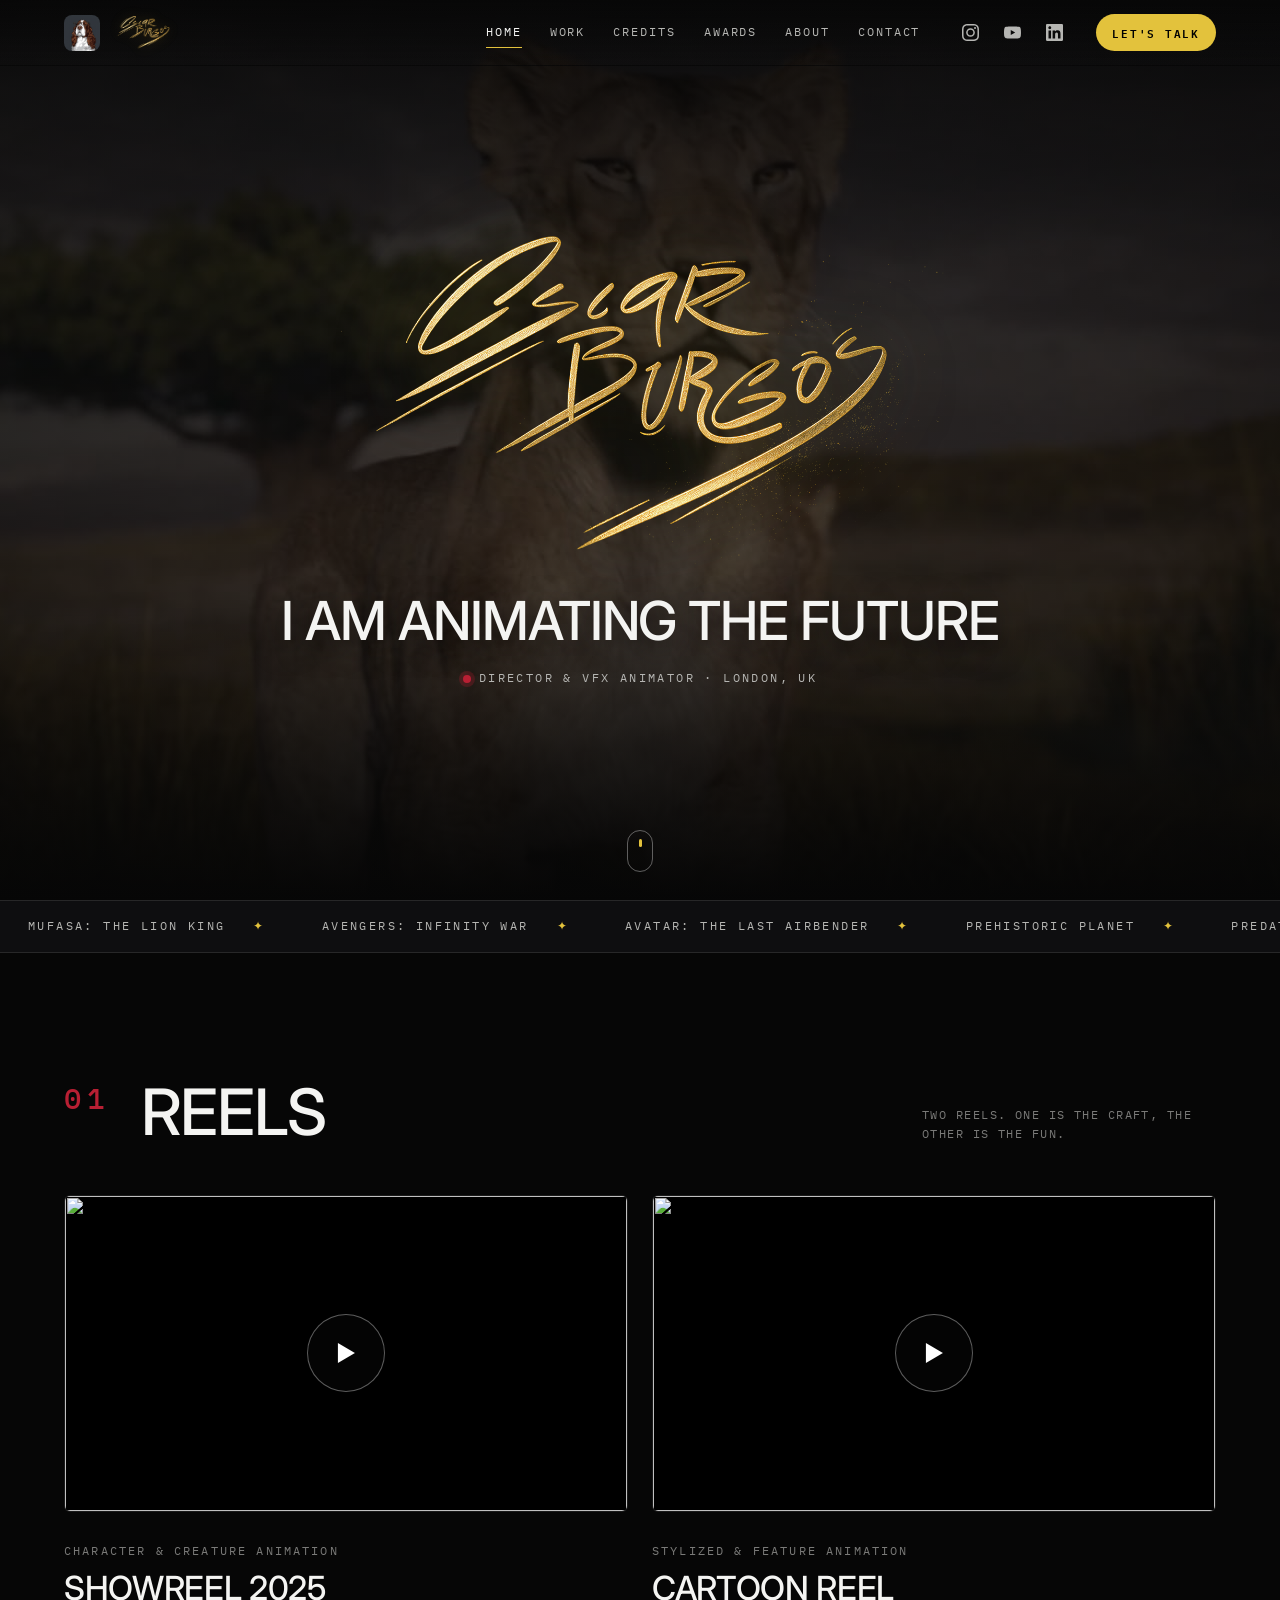
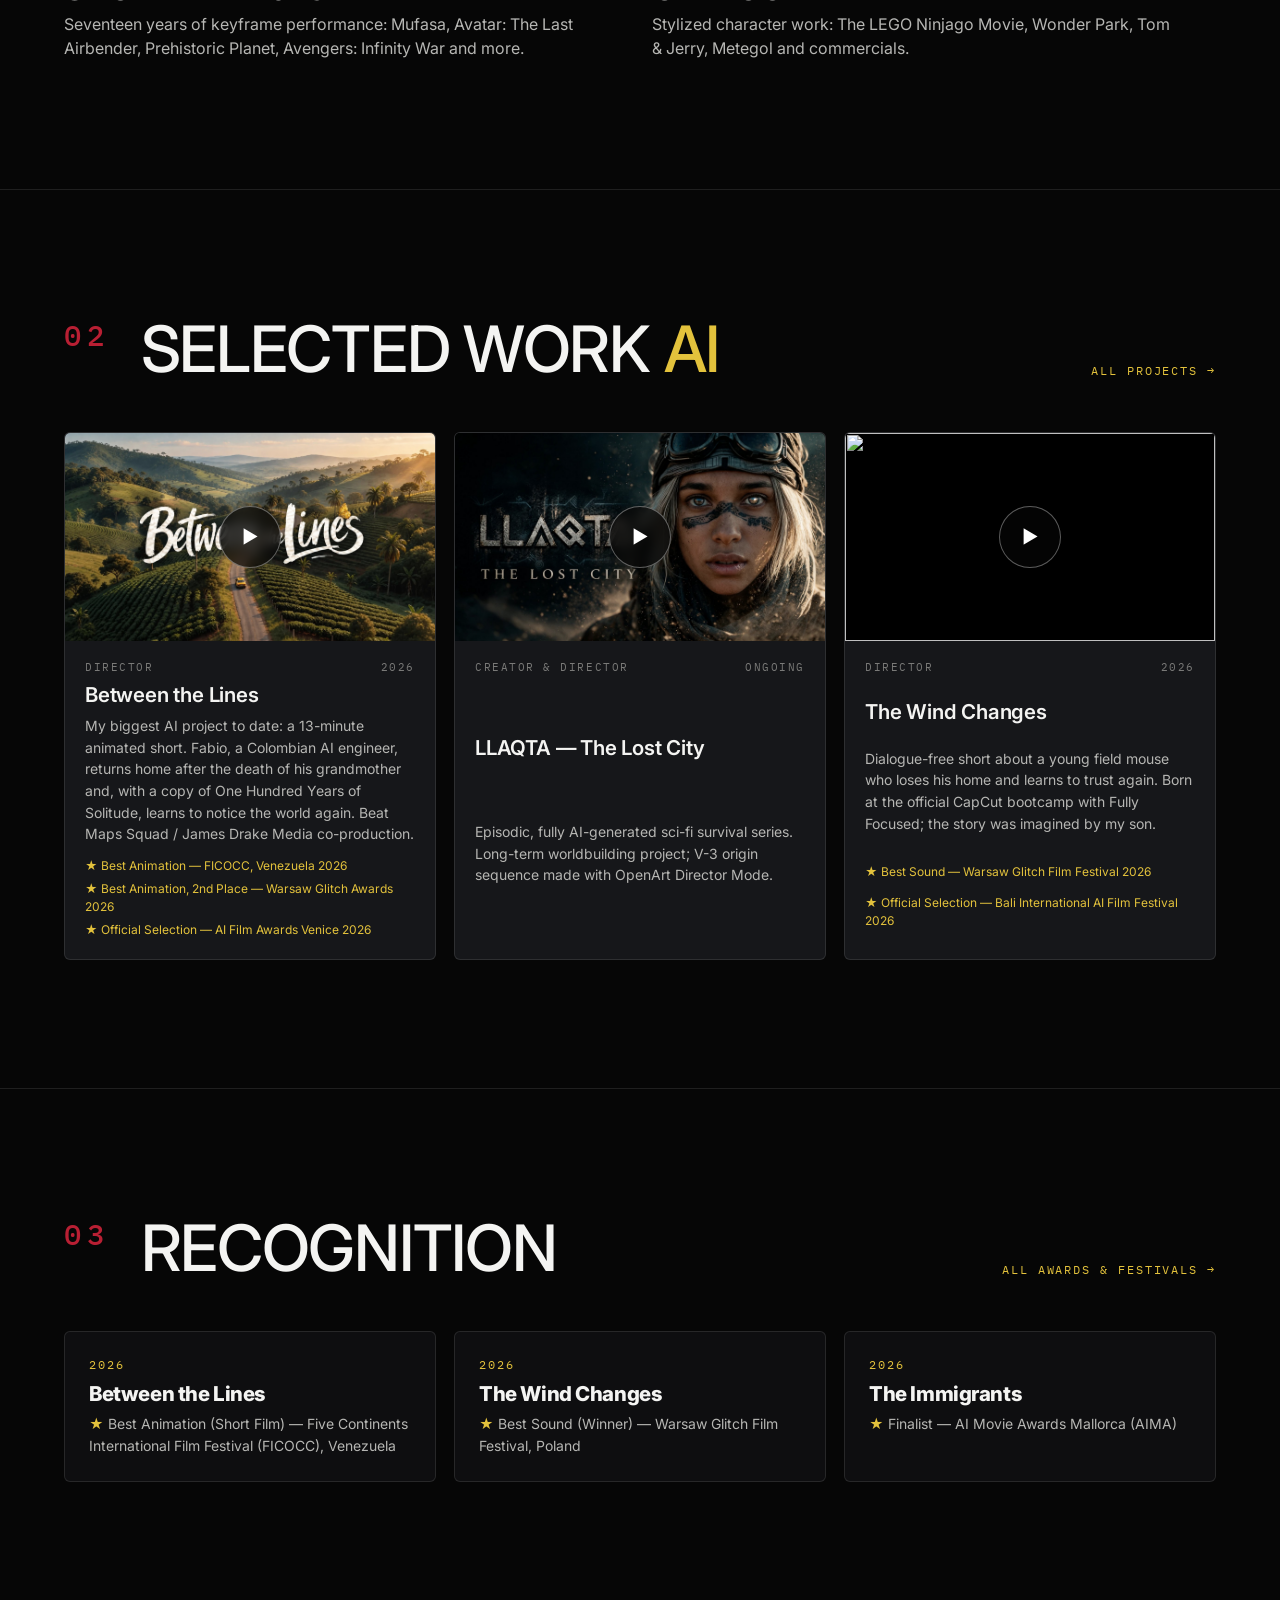
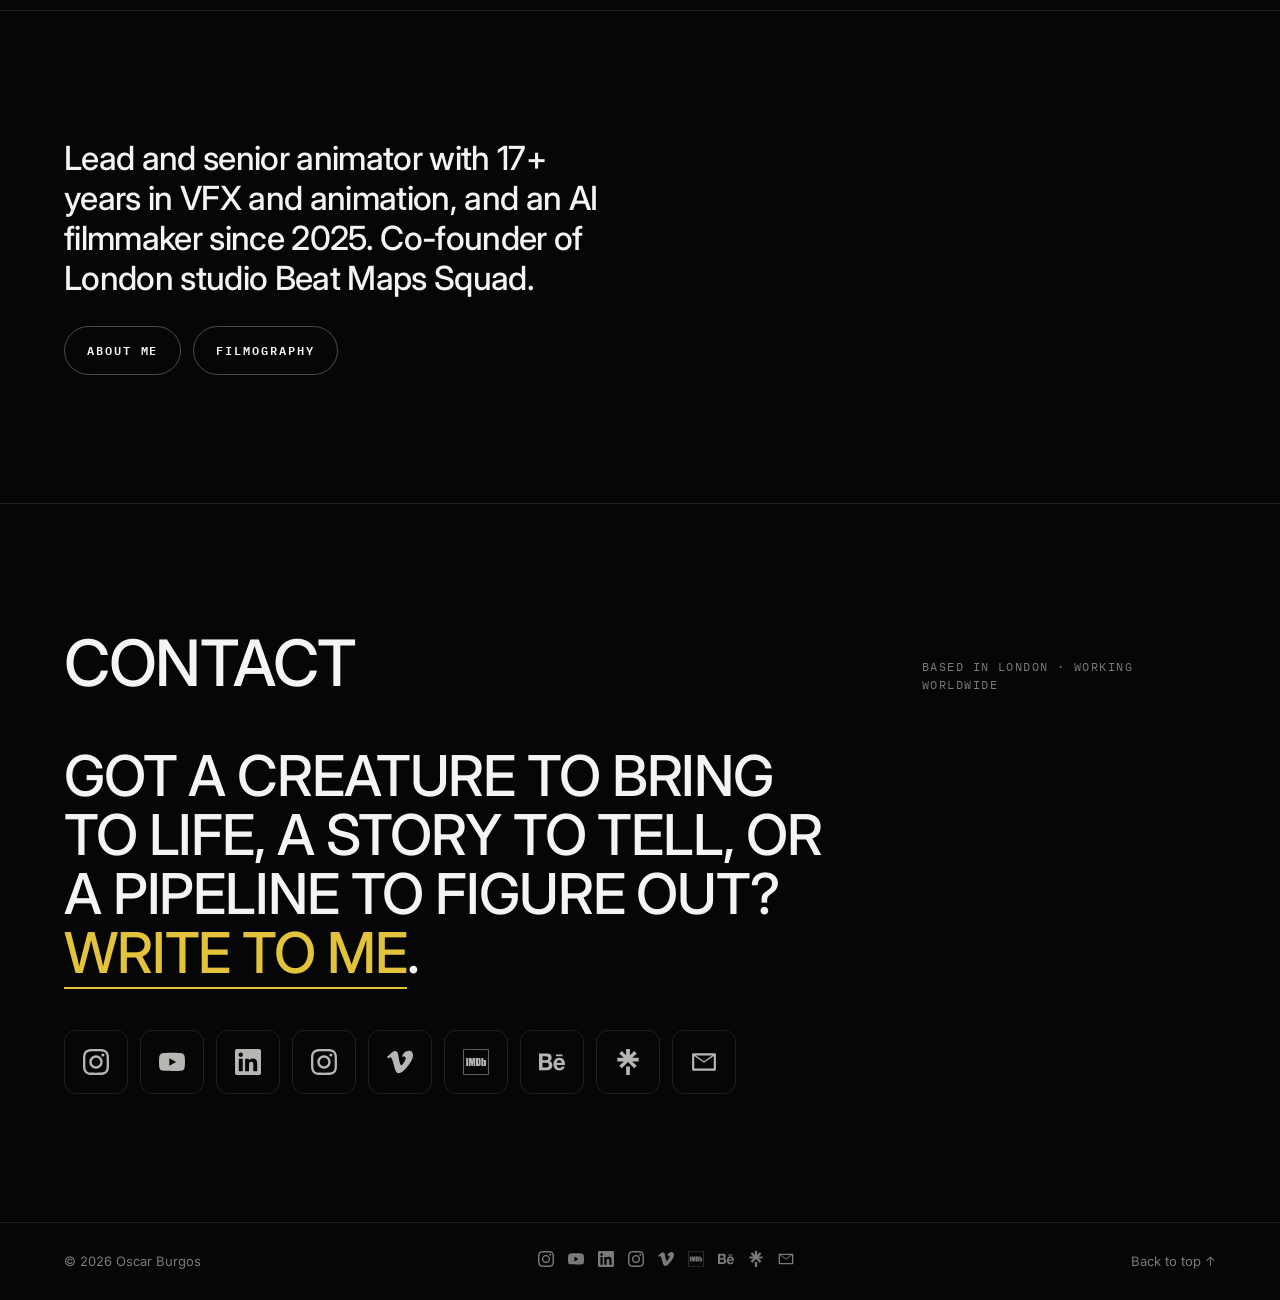
==== commit a4093f91: "Restructure into five pages, add reels loops, awards page, CV data, icons and new typography - Split" ====
--- a/index.html
+++ b/index.html
@@ -20,37 +20,15 @@
 
   <link rel="preconnect" href="https://fonts.googleapis.com">
   <link rel="preconnect" href="https://fonts.gstatic.com" crossorigin>
-  <link href="https://fonts.googleapis.com/css2?family=Archivo:wdth,wght@100,400;100,600;100,900&family=IBM+Plex+Mono:wght@400;600&display=swap" rel="stylesheet">
+  <link href="https://fonts.googleapis.com/css2?family=Inter:wght@400;500;600&family=IBM+Plex+Mono:wght@400;600&display=swap" rel="stylesheet">
   <link rel="stylesheet" href="css/style.css">
 </head>
 <body>
-  <a class="skip" href="#reels">Skip to content</a>
-
-  <header class="nav" id="top">
-    <a class="brand" href="#top" aria-label="Oscar Burgos — home">
-      <img src="assets/img/timo-192.png" alt="" width="36" height="36" class="brand__timo">
-      <img src="assets/img/oscar-burgos-signature.png" alt="Oscar Burgos" class="brand__sig" height="34">
-    </a>
-    <nav class="nav__links" id="nav-links">
-      <a href="#reels">Reels</a>
-      <a href="#ai">AI work</a>
-      <a href="#credits">Credits</a>
-      <a href="#about">About</a>
-      <a href="#studio">Studio</a>
-      <a href="#timo">Timo</a>
-      <a href="#contact">Contact</a>
-    </nav>
-    <a class="btn btn--small nav__cta" href="#contact">Let's talk</a>
-    <button class="nav__burger" id="burger" aria-label="Menu" aria-expanded="false" aria-controls="nav-links">
-      <span></span><span></span>
-    </button>
-  </header>
-
-  <main>
+  <main id="main">
     <!-- HERO -->
     <section class="hero">
       <div class="hero__bg" id="hero-bg" aria-hidden="true">
-        <img src="assets/img/hero-llaqta.jpg" alt="" id="hero-poster" loading="eager" fetchpriority="high">
+        <img src="assets/img/hero-poster.jpg" alt="" id="hero-poster" loading="eager" fetchpriority="high">
       </div>
       <div class="hero__inner">
         <h1 class="hero__title reveal">
@@ -61,7 +39,6 @@
         <p class="eyebrow reveal"><span class="eyebrow__dot"></span><span data-site="role">Director &amp; VFX Animator</span> · <span data-site="location">London, UK</span></p>
       </div>
       <a class="hero__scroll reveal" href="#reels" aria-label="Scroll to reels"><span></span></a>
-      <button class="hero__sound" id="hero-sound" hidden aria-label="Unmute">🔇</button>
     </section>
 
     <!-- MARQUEE -->
@@ -78,106 +55,33 @@
       <div class="reels" id="reels-grid"></div>
     </section>
 
-    <!-- AI WORK -->
-    <section class="section" id="ai">
+    <!-- SELECTED WORK -->
+    <section class="section" id="work">
       <div class="section__head">
         <h2 class="section__title"><span class="num">02</span> Selected work <em>AI</em></h2>
-        <p class="section__note">Films directed with generative pipelines since 2025.</p>
+        <a class="section__more" href="work.html">All projects →</a>
       </div>
-      <div class="grid" id="ai-grid"></div>
+      <div class="grid grid--3" id="home-work"></div>
     </section>
 
-    <!-- CREDITS -->
-    <section class="section" id="credits">
+    <!-- AWARDS -->
+    <section class="section" id="awards">
       <div class="section__head">
-        <h2 class="section__title"><span class="num">03</span> Filmography</h2>
-        <p class="section__note">VFX &amp; animation credits, 2009 – today.</p>
+        <h2 class="section__title"><span class="num">03</span> Recognition</h2>
+        <a class="section__more" href="awards.html">All awards &amp; festivals →</a>
       </div>
-      <ol class="credits" id="credits-list"></ol>
+      <div class="award-cards" id="home-awards"></div>
     </section>
 
-    <!-- ABOUT -->
-    <section class="section section--split" id="about">
-      <div class="section__head">
-        <h2 class="section__title"><span class="num">04</span> About</h2>
-      </div>
-      <div class="about">
-        <div class="about__text">
-          <p class="lede">Lead and senior animator with 17+ years in VFX and animation, and an AI filmmaker since 2025.</p>
-          <p>Recognized for contributions to Disney's <em>Mufasa</em>, Netflix's <em>Avatar: The Last Airbender</em> and Apple TV+'s <em>Prehistoric Planet</em>. Animation work featured in award-winning productions including <em>Avengers: Infinity War</em>, <em>Christopher Robin</em> and <em>His Dark Materials</em>.</p>
-          <p>Now pairing that craft with generative AI production: director of festival-recognized AI short films, creator of the original IP <em>LLAQTA</em>, co-founder of London creative studio Beat Maps Squad, and Creative Partner for Magnific, Dreamina, Topaz Labs and CapCut.</p>
-          <dl class="facts">
-            <div><dt>Based in</dt><dd>London, UK</dd></div>
-            <div><dt>Nationality</dt><dd>Colombian &amp; British</dd></div>
-            <div><dt>Languages</dt><dd>Spanish · English · Portuguese</dd></div>
-            <div><dt>Currently</dt><dd>Senior Character/Creature Animator, Framestore</dd></div>
-          </dl>
-        </div>
-        <aside class="about__side">
-          <h3 class="mono">Studios</h3>
-          <ul class="pills" id="studios"></ul>
-          <h3 class="mono">Creative partner</h3>
-          <ul class="pills" id="partners"></ul>
-          <h3 class="mono">Recognition</h3>
-          <ol class="awards" id="awards"></ol>
-          <h3 class="mono">Talks</h3>
-          <ul class="talks" id="talks"></ul>
-        </aside>
+    <!-- ABOUT TEASER -->
+    <section class="section teaser" id="about-teaser">
+      <p class="lede">Lead and senior animator with 17+ years in VFX and animation, and an AI filmmaker since 2025. Co-founder of London studio Beat Maps Squad.</p>
+      <div class="teaser__links">
+        <a class="btn btn--ghost" href="about.html">About me</a>
+        <a class="btn btn--ghost" href="credits.html">Filmography</a>
       </div>
     </section>
-
-    <!-- STUDIO -->
-    <section class="section studio" id="studio">
-      <div class="section__head">
-        <h2 class="section__title"><span class="num">05</span> Studio</h2>
-      </div>
-      <div class="studio__card">
-        <p class="mono studio__kicker">Co-founder &amp; Creative Director</p>
-        <h3 class="studio__name">Beat Maps Squad</h3>
-        <p class="studio__tag">Stories that move.</p>
-        <p>A London creative collective specialising in storytelling, animation and cinematic, AI-assisted visual and sound design for brands and social-cause initiatives.</p>
-        <a class="btn btn--ghost" href="https://bmsquad.com" target="_blank" rel="noopener">bmsquad.com ↗</a>
-      </div>
-    </section>
-
-    <!-- TIMO -->
-    <section class="section timo" id="timo">
-      <div class="timo__inner">
-        <button class="timo__avatar" id="timo-avatar" aria-label="Say hi to Timo">
-          <img src="assets/img/timo-512.png" alt="Timo, a pixel-art springer spaniel wearing glasses" width="220" height="220">
-          <span class="timo__bark" aria-hidden="true">woof</span>
-        </button>
-        <div class="timo__text">
-          <p class="mono">Meet the team</p>
-          <h2 class="timo__name" data-timo="name">Timo</h2>
-          <p class="timo__title" data-timo="title"></p>
-          <p data-timo="blurb"></p>
-        </div>
-      </div>
-    </section>
-
-    <!-- CONTACT -->
-    <section class="section contact" id="contact">
-      <div class="section__head">
-        <h2 class="section__title"><span class="num">06</span> Contact</h2>
-      </div>
-      <p class="contact__big">Got a creature to bring to life, a story to tell, or a pipeline to figure out?<br>
-        <a id="contact-email" href="#">Write to me</a>.</p>
-      <ul class="links" id="links"></ul>
-    </section>
   </main>
-
-  <footer class="footer">
-    <span>© <span id="year"></span> Oscar Burgos</span>
-    <span class="mono">Animating the future · London</span>
-    <a href="#top">Back to top ↑</a>
-  </footer>
-
-  <!-- LIGHTBOX -->
-  <div class="lightbox" id="lightbox" hidden>
-    <button class="lightbox__close" id="lightbox-close" aria-label="Close">×</button>
-    <div class="lightbox__frame" id="lightbox-frame"></div>
-  </div>
 
   <script src="js/data.js"></script>
   <script src="js/main.js"></script>
--- a/css/style.css
+++ b/css/style.css
@@ -15,7 +15,7 @@
   --red: #901625;
   --red-2: #b81f33;
   --timo: #31363b;
-  --display: "Archivo", "Helvetica Neue", Arial, sans-serif;
+  --display: "Inter", "Helvetica Neue", Helvetica, Arial, sans-serif;
   --mono: "IBM Plex Mono", ui-monospace, SFMono-Regular, Menlo, monospace;
   --gutter: clamp(16px, 5vw, 72px);
   --radius: 6px;
@@ -72,7 +72,7 @@
 
 /* ---------- Buttons ---------- */
 .btn {
-  display: inline-flex; align-items: center; gap: 10px;
+  display: inline-flex; align-items: center; gap: 10px; white-space: nowrap;
   padding: 14px 22px; border-radius: 999px;
   background: var(--gold); color: #000;
   font-family: var(--mono); font-size: 12px; letter-spacing: .16em; text-transform: uppercase; font-weight: 600;
@@ -122,10 +122,10 @@
 .hero__signature { width: min(620px, 84vw); height: auto; filter: drop-shadow(0 0 40px rgba(227,194,60,.28)) drop-shadow(0 8px 24px rgba(0,0,0,.6)); }
 
 .hero__tagline {
-  display: inline-block; margin: 0;
-  padding: 0 16px; border-left: 3px solid var(--red-2); border-right: 3px solid var(--red-2);
-  font-family: var(--mono); font-weight: 600; font-size: clamp(13px, 1.5vw, 18px);
-  letter-spacing: .24em; text-transform: uppercase; color: var(--fg);
+  display: block; margin: 0;
+  font-weight: 500; font-size: clamp(26px, 4.2vw, 56px);
+  letter-spacing: -.02em; line-height: .98; text-transform: uppercase; color: var(--fg);
+  text-shadow: 0 6px 30px rgba(0,0,0,.6);
 }
 .hero__scroll { position: absolute; left: 50%; bottom: 28px; translate: -50% 0; width: 26px; height: 42px; border: 1px solid rgba(255,255,255,.35); border-radius: 14px; }
 .hero__scroll span { position: absolute; left: 50%; top: 8px; width: 3px; height: 8px; margin-left: -1.5px; border-radius: 2px; background: var(--gold); animation: scrollHint 1.8s ease-in-out infinite; }
@@ -143,7 +143,7 @@
 /* ---------- Sections ---------- */
 .section { padding: clamp(72px, 10vw, 140px) var(--gutter); border-bottom: 1px solid var(--line); }
 .section__head { display: flex; flex-wrap: wrap; align-items: end; justify-content: space-between; gap: 20px; margin-bottom: clamp(32px, 4vw, 56px); }
-.section__title { margin: 0; font-size: clamp(34px, 5vw, 64px); font-weight: 900; letter-spacing: -.03em; line-height: 1; text-transform: uppercase; }
+.section__title { margin: 0; font-size: clamp(34px, 5vw, 64px); font-weight: 500; letter-spacing: -.02em; line-height: .98; text-transform: uppercase; }
 
 .filters { display: flex; flex-wrap: wrap; gap: 8px; }
 .chip { padding: 9px 14px; border: 1px solid var(--line); border-radius: 999px; font-family: var(--mono); font-size: 11px; letter-spacing: .16em; text-transform: uppercase; color: var(--fg-2); transition: all .25s var(--ease); }
@@ -171,7 +171,7 @@
     radial-gradient(90% 90% at 0% 100%, rgba(227,194,60,.22), transparent 60%),
     linear-gradient(160deg, #1a1b1f, #0a0a0b);
 }
-.card__placeholder span { font-size: clamp(40px, 6vw, 80px); font-weight: 900; letter-spacing: -.04em; line-height: 1; color: rgba(255,255,255,.08); text-transform: uppercase; }
+.card__placeholder span { font-size: clamp(40px, 6vw, 80px); font-weight: 500; letter-spacing: -.04em; line-height: 1; color: rgba(255,255,255,.08); text-transform: uppercase; }
 .card__play {
   position: absolute; left: 50%; top: 50%; translate: -50% -50%;
   width: 62px; height: 62px; border-radius: 50%;
@@ -183,7 +183,7 @@
 .card__cat { position: absolute; top: 12px; left: 12px; padding: 6px 10px; border-radius: 999px; background: rgba(6,6,6,.75); font-family: var(--mono); font-size: 10px; letter-spacing: .18em; text-transform: uppercase; color: var(--fg-2); }
 .card__body { padding: 18px 20px 20px; display: grid; gap: 8px; flex: 1; }
 .card__top { display: flex; justify-content: space-between; gap: 12px; font-family: var(--mono); font-size: 11px; letter-spacing: .14em; text-transform: uppercase; color: var(--fg-3); }
-.card__title { margin: 0; font-size: clamp(18px, 1.6vw, 24px); font-weight: 900; letter-spacing: -.02em; line-height: 1.1; }
+.card__title { margin: 0; font-size: clamp(18px, 1.6vw, 24px); font-weight: 600; letter-spacing: -.01em; line-height: 1.1; }
 .card__desc { margin: 0; color: var(--fg-2); font-size: 14px; }
 .card__tags { display: flex; flex-wrap: wrap; gap: 6px; margin-top: auto; padding-top: 6px; }
 .card__tags span { font-family: var(--mono); font-size: 10px; letter-spacing: .12em; text-transform: uppercase; color: var(--fg-3); border: 1px solid var(--line); border-radius: 4px; padding: 3px 7px; }
@@ -206,7 +206,7 @@
     radial-gradient(90% 90% at 0% 100%, rgba(227,194,60,.2), transparent 60%),
     linear-gradient(160deg, #1a1b1f, #0a0a0b); }
 .reel__soon { position: absolute; left: 50%; top: 50%; translate: -50% -50%; font-family: var(--mono); font-size: 12px; letter-spacing: .24em; text-transform: uppercase; color: var(--fg-3); border: 1px solid var(--line); padding: 10px 16px; border-radius: 999px; }
-.reel__title { margin: 4px 0 6px; font-size: clamp(24px, 2.6vw, 36px); font-weight: 900; letter-spacing: -.02em; line-height: 1; text-transform: uppercase; }
+.reel__title { margin: 4px 0 6px; font-size: clamp(24px, 2.6vw, 36px); font-weight: 500; letter-spacing: -.01em; line-height: 1; text-transform: uppercase; }
 .reel__desc { margin: 0; color: var(--fg-2); max-width: 52ch; }
 
 /* ---------- Credits list ---------- */
@@ -214,7 +214,7 @@
 .credits li { display: grid; grid-template-columns: 110px 1.4fr 1fr 1fr; gap: 16px; align-items: baseline; padding: 16px 0; border-bottom: 1px solid var(--line); transition: padding .3s var(--ease); }
 .credits li:hover { padding-left: 10px; }
 .credit__year { font-family: var(--mono); font-size: 12px; color: var(--gold); }
-.credit__title { font-weight: 700; font-size: clamp(16px, 1.4vw, 20px); letter-spacing: -.01em; }
+.credit__title { font-weight: 500; font-size: clamp(17px, 1.5vw, 22px); letter-spacing: -.01em; text-transform: uppercase; }
 .credit__role { color: var(--fg-2); font-size: 14px; }
 .credit__studio { color: var(--fg-3); font-size: 13px; font-family: var(--mono); letter-spacing: .04em; }
 
@@ -227,7 +227,7 @@
 
 /* ---------- About ---------- */
 .about { display: grid; grid-template-columns: minmax(0, 7fr) minmax(0, 5fr); gap: clamp(32px, 6vw, 96px); }
-.lede { font-size: clamp(22px, 2.6vw, 34px); font-weight: 600; letter-spacing: -.02em; line-height: 1.2; margin: 0 0 24px; }
+.lede { font-size: clamp(22px, 2.6vw, 34px); font-weight: 500; letter-spacing: -.02em; line-height: 1.2; margin: 0 0 24px; }
 .about__text p { color: var(--fg-2); font-size: 17px; max-width: 62ch; }
 .about__text em { font-style: normal; color: var(--fg); }
 .facts { display: grid; grid-template-columns: 1fr 1fr; gap: 18px 24px; margin: 36px 0 0; padding-top: 28px; border-top: 1px solid var(--line); }
@@ -254,7 +254,7 @@
   display: grid; gap: 12px; max-width: 900px;
 }
 .studio__kicker { margin: 0; }
-.studio__name { margin: 0; font-size: clamp(36px, 6vw, 84px); font-weight: 900; letter-spacing: -.04em; line-height: .95; text-transform: uppercase; }
+.studio__name { margin: 0; font-size: clamp(36px, 6vw, 84px); font-weight: 500; letter-spacing: -.03em; line-height: .95; text-transform: uppercase; }
 .studio__tag { margin: 0; font-family: var(--mono); letter-spacing: .2em; text-transform: uppercase; color: var(--gold); }
 .studio__card p { color: var(--fg-2); max-width: 60ch; margin: 0; }
 .studio__card .btn { justify-self: start; margin-top: 12px; }
@@ -273,12 +273,12 @@
 }
 .timo__avatar.is-barking .timo__bark { opacity: 1; transform: translateY(0) scale(1); }
 @keyframes bark { 0% { transform: rotate(0); } 30% { transform: rotate(-6deg) scale(1.05); } 60% { transform: rotate(4deg) scale(1.02); } 100% { transform: rotate(0); } }
-.timo__name { margin: 6px 0 4px; font-size: clamp(40px, 6vw, 72px); font-weight: 900; letter-spacing: -.03em; line-height: 1; text-transform: uppercase; }
+.timo__name { margin: 6px 0 4px; font-size: clamp(40px, 6vw, 72px); font-weight: 500; letter-spacing: -.02em; line-height: 1; text-transform: uppercase; }
 .timo__title { margin: 0 0 14px; font-family: var(--mono); font-size: 12px; letter-spacing: .2em; text-transform: uppercase; color: var(--gold); }
 .timo__text p:last-child { color: var(--fg-2); max-width: 52ch; margin: 0; }
 
 /* ---------- Contact ---------- */
-.contact__big { font-size: clamp(26px, 4vw, 54px); font-weight: 600; letter-spacing: -.02em; line-height: 1.15; max-width: 22ch; margin: 0 0 48px; }
+.contact__big { font-size: clamp(28px, 4.4vw, 60px); font-weight: 500; letter-spacing: -.02em; line-height: 1.05; max-width: 22ch; margin: 0 0 48px; text-transform: uppercase; }
 .contact__big a { color: var(--gold); border-bottom: 2px solid currentColor; }
 .contact__big a:hover { color: var(--gold-2); }
 .links { list-style: none; margin: 0; padding: 0; display: grid; grid-template-columns: repeat(auto-fill, minmax(240px, 1fr)); border-top: 1px solid var(--line); }
@@ -342,3 +342,85 @@
 
 /* ---------- Brand signature in the nav ---------- */
 .brand__sig { height: 34px; width: auto; filter: drop-shadow(0 0 6px rgba(227,194,60,.25)); }
+
+/* ---------- Multi-page: page headers, home teasers, awards ---------- */
+.page-head { position: relative; isolation: isolate; overflow: hidden; padding: clamp(150px, 20vw, 240px) var(--gutter) clamp(48px, 6vw, 80px); border-bottom: 1px solid var(--line); display: grid; gap: 18px; background: var(--bg); }
+.page-head::before { content: ""; position: absolute; inset: 0; z-index: -1; background:
+    radial-gradient(42% 55% at 22% 62%, rgba(144,22,37,.55), transparent 72%),
+    radial-gradient(34% 44% at 78% 28%, rgba(227,194,60,.16), transparent 70%); }
+.page-head__bg { position: absolute; inset: 0; z-index: -2; width: 100%; height: 100%; object-fit: cover; object-position: center 35%; opacity: .22; filter: saturate(.7) blur(1px); -webkit-mask-image: linear-gradient(to bottom, #000 30%, transparent 100%); mask-image: linear-gradient(to bottom, #000 30%, transparent 100%); }
+.page-head__kicker { margin: 0; color: var(--red-2); }
+.page-head__title { margin: 0; font-size: clamp(40px, 7.2vw, 104px); font-weight: 500; letter-spacing: -.02em; line-height: .95; text-transform: uppercase; max-width: 14ch; }
+.page-head__title .dim { display: block; color: var(--fg-3); }
+.page-head__title em { font-style: normal; color: var(--gold); }
+.page-head__note { margin: 6px 0 0; color: var(--fg-2); font-size: clamp(16px, 1.4vw, 19px); max-width: 60ch; }
+.section__more { font-family: var(--mono); font-size: 12px; letter-spacing: .16em; text-transform: uppercase; color: var(--gold); white-space: nowrap; }
+.section__more:hover { color: var(--gold-2); }
+.grid--3 .card { grid-column: span 4; }
+.teaser { display: grid; gap: 28px; justify-items: start; }
+.teaser .lede { max-width: 26ch; margin: 0; }
+.teaser__links { display: flex; flex-wrap: wrap; gap: 12px; }
+.talks--wide { grid-template-columns: repeat(auto-fill, minmax(320px, 1fr)); }
+
+/* reels: silent preview loop over the thumbnail */
+.reel__preview { position: absolute; inset: 0; width: 100%; height: 100%; object-fit: cover; opacity: 0; transition: opacity .9s var(--ease); pointer-events: none; }
+.reel__media.has-preview .reel__preview { opacity: 1; }
+.reel__media--soon { cursor: default; }
+.reel__soon { z-index: 1; background: rgba(6,6,6,.6); backdrop-filter: blur(6px); }
+
+/* awards: home cards + full page */
+.award-cards { display: grid; grid-template-columns: repeat(3, 1fr); gap: 18px; }
+.award-card { display: grid; gap: 8px; align-content: start; padding: 24px; border: 1px solid var(--line); border-radius: var(--radius); background: var(--bg-2); transition: transform .3s var(--ease), border-color .3s; }
+.award-card:hover { transform: translateY(-4px); border-color: rgba(255,255,255,.22); color: inherit; }
+.award-card .mono { color: var(--gold); }
+.award-card b { font-size: clamp(18px, 1.6vw, 24px); font-weight: 800; letter-spacing: -.02em; line-height: 1.1; }
+.award-card > span:last-child { color: var(--fg-2); font-size: 14px; }
+.award-card > span:last-child::before { content: "★ "; color: var(--gold); }
+.awards-list { border-top: 1px solid var(--line); }
+.awards-year { display: grid; grid-template-columns: 140px 1fr; gap: 24px; padding: 32px 0; border-bottom: 1px solid var(--line); }
+.awards-year h3 { margin: 0; font-family: var(--mono); font-size: 14px; letter-spacing: .2em; color: var(--gold); }
+.awards-year ul { list-style: none; margin: 0; padding: 0; display: grid; gap: 22px; }
+.award b { display: block; font-size: clamp(20px, 2vw, 30px); font-weight: 800; letter-spacing: -.02em; line-height: 1.1; margin-bottom: 8px; }
+.award span { display: block; color: var(--fg-2); padding: 3px 0; }
+.award span::before { content: "★ "; color: var(--gold); }
+.award em { display: inline-block; margin-top: 8px; font-style: normal; font-family: var(--mono); font-size: 10px; letter-spacing: .16em; text-transform: uppercase; color: var(--fg-3); border: 1px solid var(--line); border-radius: 4px; padding: 3px 7px; }
+.award--credit b { color: var(--fg-2); }
+
+@media (max-width: 1000px) {
+  .grid--3 .card { grid-column: span 6; }
+  .award-cards { grid-template-columns: 1fr; }
+  .awards-year { grid-template-columns: 1fr; gap: 10px; }
+}
+@media (max-width: 720px) {
+  .grid--3 .card { grid-column: span 12; }
+}
+
+/* ---------- About: toolkit + CV lists ---------- */
+.about__h { margin: 36px 0 14px; }
+.toolkit { display: grid; gap: 14px; }
+.toolkit__row { margin: 0; display: grid; grid-template-columns: 110px 1fr; gap: 12px; align-items: baseline; }
+.toolkit__row dt { font-family: var(--mono); font-size: 11px; letter-spacing: .16em; text-transform: uppercase; color: var(--fg-3); }
+.toolkit__row dd { margin: 0; display: flex; flex-wrap: wrap; gap: 6px; }
+.toolkit__row dd span { padding: 5px 9px; border: 1px solid var(--line); border-radius: 4px; font-size: 12px; color: var(--fg-2); }
+.cvlist { list-style: none; margin: 0; padding: 0; display: grid; }
+.cvlist li { display: grid; grid-template-columns: 1fr auto; gap: 4px 14px; padding: 12px 0; border-top: 1px solid var(--line); font-size: 14px; }
+.cvlist li:last-child { border-bottom: 1px solid var(--line); }
+.cvlist b { grid-column: 1; grid-row: 1; font-weight: 700; }
+.cvlist .w { grid-column: 1; color: var(--fg-2); font-size: 13px; }
+.cvlist .y { grid-column: 2; grid-row: 1 / span 2; text-align: right; font-family: var(--mono); font-size: 11px; letter-spacing: .1em; color: var(--gold); white-space: nowrap; }
+@media (max-width: 720px) { .toolkit__row { grid-template-columns: 1fr; gap: 6px; } }
+
+/* ---------- Social icons (nav + contact) ---------- */
+.icon { width: 1em; height: 1em; fill: currentColor; display: block; }
+.nav__social { display: flex; gap: 6px; margin-left: 8px; }
+.nav__social a { display: grid; place-items: center; width: 36px; height: 36px; border-radius: 8px; color: var(--fg-2); font-size: 17px; transition: color .25s, background .25s; }
+.nav__social a:hover { color: var(--gold); background: rgba(255,255,255,.06); }
+.social { list-style: none; margin: 0; padding: 0; display: flex; flex-wrap: wrap; gap: 12px; }
+.social a { display: grid; place-items: center; width: 64px; height: 64px; border: 1px solid var(--line); border-radius: 12px; color: var(--fg-2); font-size: 26px; transition: color .25s, border-color .25s, transform .3s var(--ease), background .25s; }
+.social a:hover { color: #000; background: var(--gold); border-color: var(--gold); transform: translateY(-3px); }
+.footer__social { display: flex; gap: 14px; }
+.footer__social a { color: var(--fg-3); font-size: 16px; }
+.footer__social a:hover { color: var(--gold); }
+@media (max-width: 720px) { .nav__social { display: none; } .social a { width: 56px; height: 56px; font-size: 22px; } }
+
+@media (max-width: 1180px) { .nav__cta { display: none; } .nav__links { gap: 20px; } }
